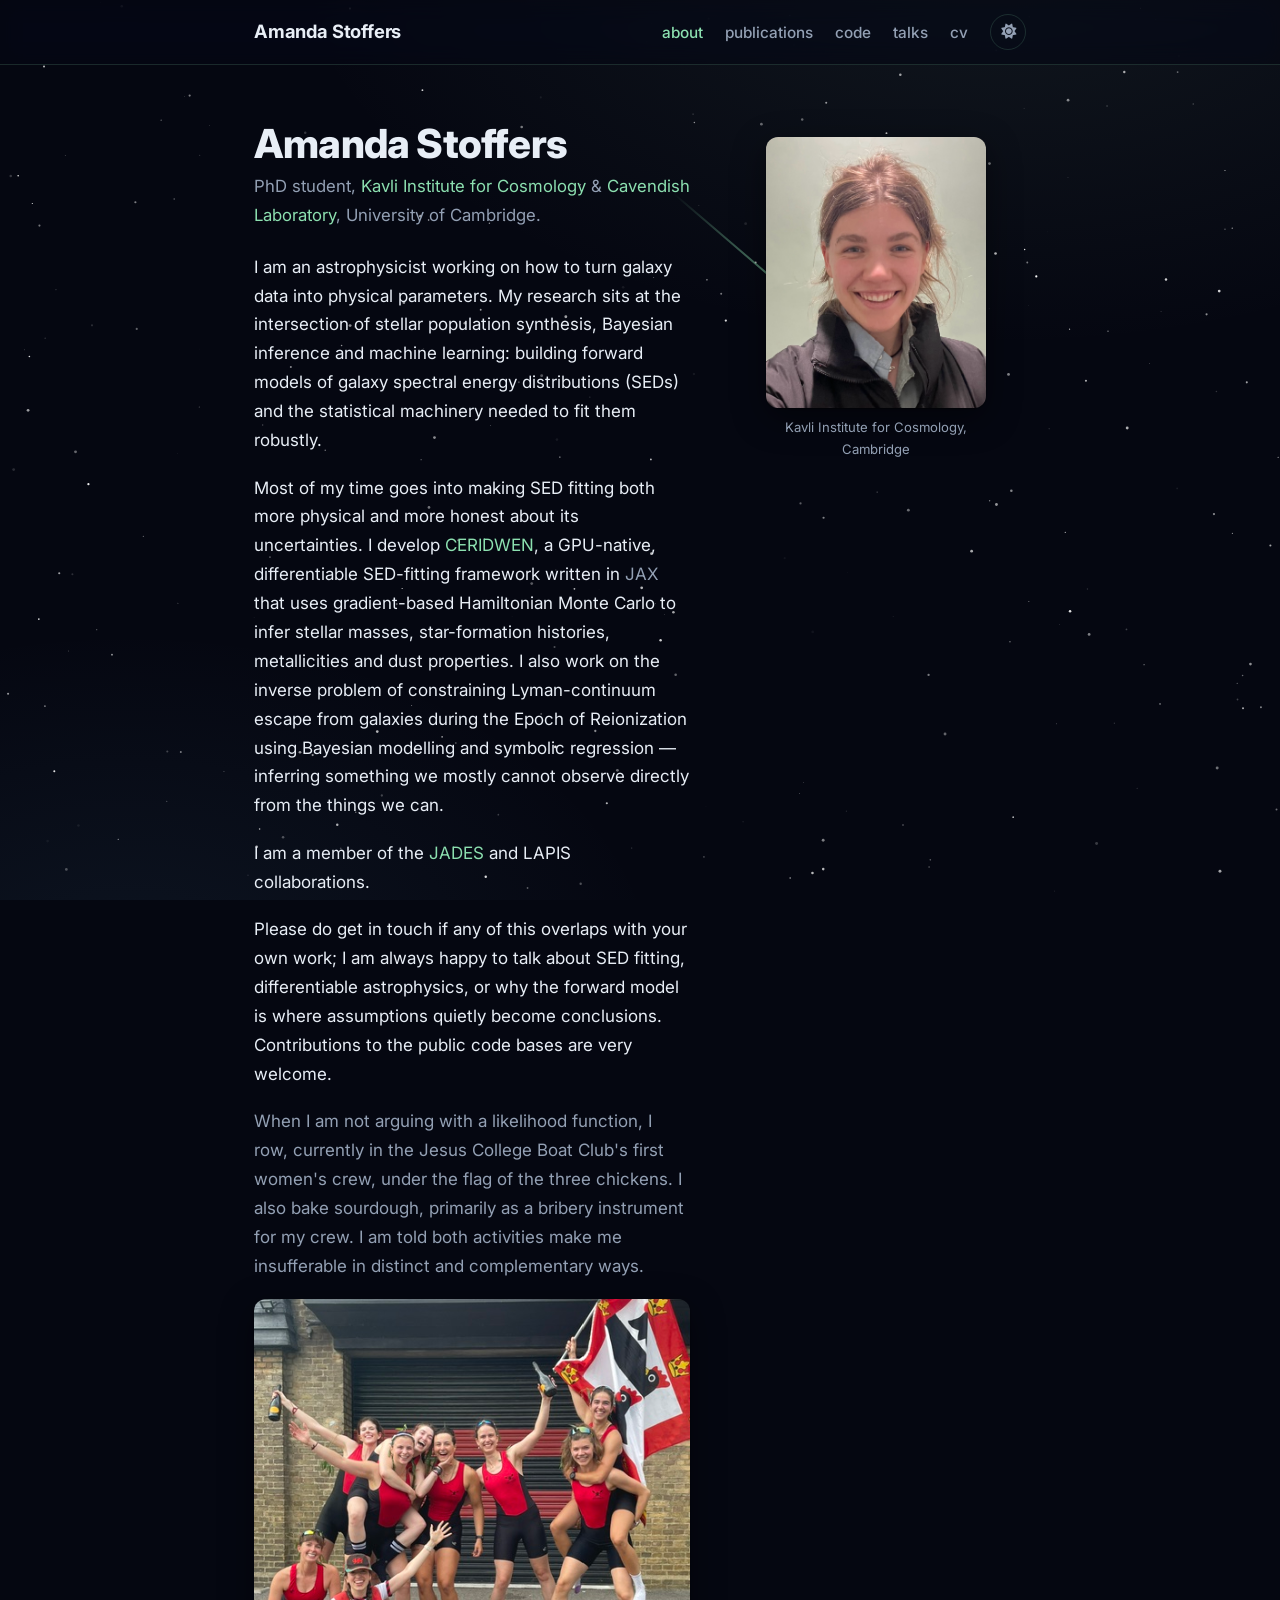
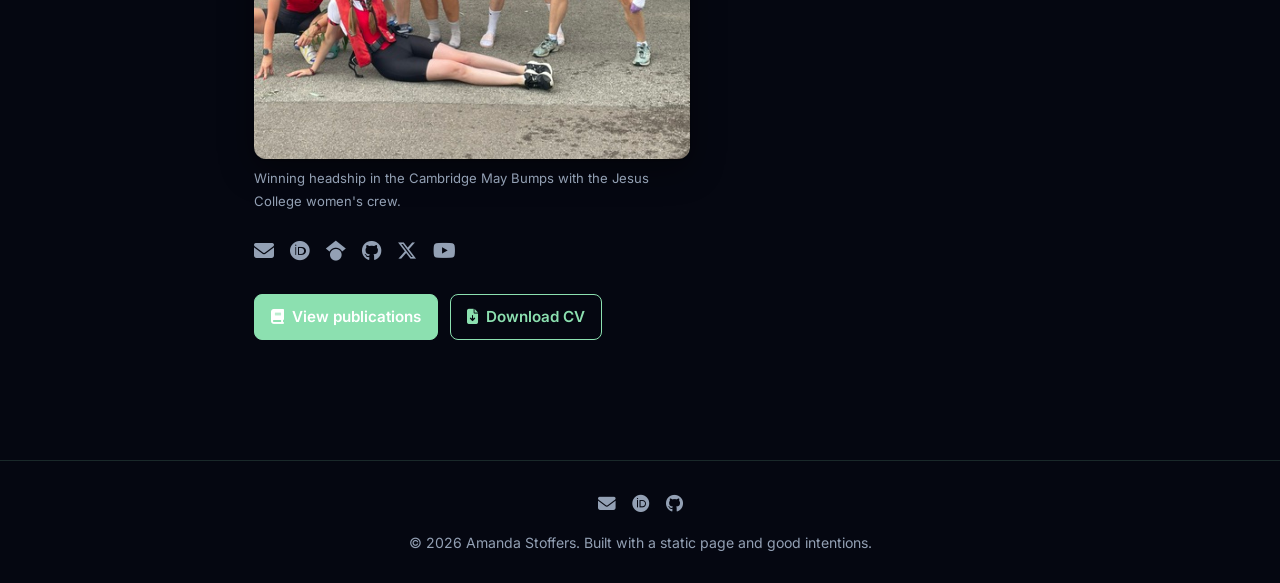
==== index.html @ 3c8ea448 "update text" ====
<!DOCTYPE html>
<html lang="en">
<head>
  <meta charset="utf-8">
  <meta name="viewport" content="width=device-width, initial-scale=1, shrink-to-fit=no">
  <meta name="author" content="Amanda Stoffers">
  <meta name="description" content="Amanda Stoffers — astrophysics PhD student at the Kavli Institute for Cosmology, University of Cambridge. Stellar population inference, SED fitting and Bayesian modelling.">
  <meta name="keywords" content="Amanda Stoffers, astrophysics, Cambridge, SED fitting, stellar population synthesis, CERIDWEN, Lyman continuum, Bayesian inference, Kavli Institute for Cosmology">
  <title>Amanda Stoffers — Astrophysicist, University of Cambridge</title>
  <link rel="canonical" href="https://www.amanda-stoffers.de/">

  <!-- Open Graph / social cards -->
  <meta property="og:type" content="website">
  <meta property="og:title" content="Amanda Stoffers — Astrophysicist, University of Cambridge">
  <meta property="og:description" content="Astrophysics PhD student at the Kavli Institute for Cosmology, Cambridge. SED fitting, stellar population inference and Bayesian modelling.">
  <meta property="og:url" content="https://www.amanda-stoffers.de/">
  <meta property="og:image" content="https://www.amanda-stoffers.de/assets/img/profile.png">
  <meta name="twitter:card" content="summary">
  <meta name="twitter:title" content="Amanda Stoffers — Astrophysicist, University of Cambridge">
  <meta name="twitter:description" content="Astrophysics PhD student at the Kavli Institute for Cosmology, Cambridge.">
  <meta name="twitter:image" content="https://www.amanda-stoffers.de/assets/img/profile.png">

  <!-- Structured data: helps Google show a rich result for your name -->
  <script type="application/ld+json">
  {
    "@context": "https://schema.org",
    "@type": "Person",
    "name": "Amanda Stoffers",
    "url": "https://www.amanda-stoffers.de/",
    "image": "https://www.amanda-stoffers.de/assets/img/profile.png",
    "jobTitle": "PhD Student in Astrophysics",
    "email": "mailto:aas208@cam.ac.uk",
    "affiliation": [
      { "@type": "Organization", "name": "Kavli Institute for Cosmology, University of Cambridge" },
      { "@type": "Organization", "name": "Cavendish Laboratory, University of Cambridge" }
    ],
    "alumniOf": { "@type": "Organization", "name": "University of Cambridge" },
    "knowsAbout": ["Spectral energy distribution fitting", "Stellar population synthesis", "Bayesian inference", "Lyman continuum escape", "Galaxy evolution"],
    "sameAs": [
      "https://orcid.org/0009-0009-5464-3558",
      "https://github.com/Espe13",
      "https://scholar.google.com/",
      "https://twitter.com/Kopernika13",
      "https://doi.org/10.1093/mnras/stag984"
    ]
  }
  </script>

  <link rel="preconnect" href="https://fonts.googleapis.com">
  <link rel="preconnect" href="https://fonts.gstatic.com" crossorigin>
  <link href="https://fonts.googleapis.com/css2?family=Inter:wght@400;500;600;700;800&display=swap" rel="stylesheet">
  <link rel="stylesheet" href="https://cdnjs.cloudflare.com/ajax/libs/font-awesome/6.5.2/css/all.min.css">
  <link rel="stylesheet" href="assets/css/main.css">
  <script src="assets/js/main.js"></script>
</head>
<body>

  <nav class="nav">
    <div class="nav-inner">
      <a class="brand" href="index.html">Amanda Stoffers</a>
      <button class="nav-toggle" aria-label="Toggle menu"><i class="fa-solid fa-bars"></i></button>
      <ul class="nav-links">
        <li><a href="index.html" class="active">about</a></li>
        <li><a href="publications.html">publications</a></li>
        <li><a href="code.html">code</a></li>
        <li><a href="talks.html">talks</a></li>
        <li><a href="cv.html">cv</a></li>
        <li><button class="theme-toggle" aria-label="Toggle theme"><i class="fa-solid fa-moon"></i></button></li>
      </ul>
    </div>
  </nav>

  <main>
    <div class="wrap">

      <section class="intro">
        <div class="intro-text">
          <h1>Amanda Stoffers</h1>
          <p class="affil">
            PhD student, <a href="https://www.kicc.cam.ac.uk/">Kavli Institute for Cosmology</a>
            &amp; <a href="https://www.phy.cam.ac.uk/">Cavendish Laboratory</a>, University of Cambridge.
          </p>

          <p>I am an astrophysicist working on how to turn galaxy data into physical parameters. My research sits at the
          intersection of stellar population synthesis, Bayesian inference and machine learning: building forward
          models of galaxy spectral energy distributions (SEDs) and the statistical machinery needed to fit them
          robustly.</p>

          <p>Most of my time goes into making SED fitting both more physical and more honest about its uncertainties.
          I develop <a href="code.html">CERIDWEN</a>, a GPU-native, differentiable SED-fitting framework written in
          <span class="muted">JAX</span> that uses gradient-based Hamiltonian Monte Carlo to infer stellar masses,
          star-formation histories, metallicities and dust properties. I also work on the inverse problem of
          constraining Lyman-continuum escape from galaxies during the Epoch of Reionization using Bayesian modelling
          and symbolic regression &mdash; inferring something we mostly cannot observe directly from the things we can.</p>

          <p>I am a member of the <a href="https://jades-survey.github.io/">JADES</a> and LAPIS collaborations.</p>

          <p>Please do get in touch if any of this overlaps with your own work; I am always happy to talk about SED
          fitting, differentiable astrophysics, or why the forward model is where assumptions quietly become
          conclusions. Contributions to the public code bases are very welcome.</p>

          <p class="muted">When I am not arguing with a likelihood function, I row, currently in the Jesus College Boat Club's
          first women's crew, under the flag of the three chickens. I also bake sourdough, primarily as a bribery instrument for my crew. I am told both
          activities make me insufferable in distinct and complementary ways.</p>

          <figure class="inline-photo">
            <img src="assets/img/rowing.jpeg" alt="Amanda rowing with the Jesus College women's crew">
            <figcaption>Winning headship in the Cambridge May Bumps with the Jesus College women's crew.</figcaption>
          </figure>

          <div class="social">
            <a href="mailto:aas208@cam.ac.uk" title="Email" aria-label="Email"><i class="fa-solid fa-envelope"></i></a>
            <a href="https://orcid.org/0009-0009-5464-3558" title="ORCID" aria-label="ORCID"><i class="fa-brands fa-orcid"></i></a>
            <!-- TODO: replace with your Google Scholar profile URL -->
            <a href="https://scholar.google.com/" title="Google Scholar" aria-label="Google Scholar"><i class="fa-brands fa-google-scholar"></i></a>
            <a href="https://github.com/Espe13" title="GitHub" aria-label="GitHub"><i class="fa-brands fa-github"></i></a>
            <a href="https://twitter.com/Kopernika13" title="X / Twitter" aria-label="X"><i class="fa-brands fa-x-twitter"></i></a>
            <a href="https://www.youtube.com/channel/UC8V7FP9RI1q0EgjiU_oDNzg" title="YouTube" aria-label="YouTube"><i class="fa-brands fa-youtube"></i></a>
          </div>

          <div class="btn-row">
            <a class="btn btn-primary" href="publications.html"><i class="fa-solid fa-book"></i> View publications</a>
            <a class="btn btn-ghost" href="assets/pdf/cv.pdf"><i class="fa-solid fa-file-arrow-down"></i> Download CV</a>
          </div>
        </div>

        <figure class="profile">
          <img src="assets/img/profile.png" alt="Amanda Stoffers">
          <figcaption>Kavli Institute for Cosmology, Cambridge</figcaption>
        </figure>
      </section>

    </div>
  </main>

  <footer>
    <div class="wrap">
      <div class="social">
        <a href="mailto:aas208@cam.ac.uk" aria-label="Email"><i class="fa-solid fa-envelope"></i></a>
        <a href="https://orcid.org/0009-0009-5464-3558" aria-label="ORCID"><i class="fa-brands fa-orcid"></i></a>
        <a href="https://github.com/Espe13" aria-label="GitHub"><i class="fa-brands fa-github"></i></a>
      </div>
      &copy; <span id="year"></span> Amanda Stoffers. Built with a static page and good intentions.
    </div>
  </footer>
  <script>document.getElementById("year").textContent = new Date().getFullYear();</script>
</body>
</html>
---- assets/css/main.css ----
/* =========================================================
   Amanda Stoffers — personal academic site
   Clean minimal theme inspired by the al-folio layout.
   Accent: Cambridge blue. Light + dark mode.
   ========================================================= */

:root {
  /* Light mode: brighter Cambridge blue-green, deepened for legibility on white */
  --accent:        #2e9e74;
  --accent-soft:   #85b09a;   /* true Cambridge blue-green */
  --accent-hover:  #237a59;

  --bg:            #ffffff;
  --bg-soft:       #f6f8fa;
  --text:          #1f2328;
  --text-muted:    #5b6573;
  --border:        #e6e9ee;
  --card:          #ffffff;
  --shadow:        0 1px 2px rgba(16,24,40,.06), 0 6px 24px rgba(16,24,40,.05);
  --nav-bg:        rgba(255,255,255,.78);

  --maxw:          820px;
  --radius:        12px;
  --font-sans: "Inter", -apple-system, BlinkMacSystemFont, "Segoe UI", Roboto, Helvetica, Arial, sans-serif;
  --font-head: "Inter", -apple-system, BlinkMacSystemFont, "Segoe UI", Roboto, sans-serif;
}

/* ---- Night-sky theme (default) ---- */
html[data-theme="dark"] {
  --accent:        #8ce0b0;   /* brighter Cambridge blue-green */
  --accent-soft:   #85b09a;
  --accent-hover:  #b6f0d2;

  --bg:            #050711;   /* deep space */
  --bg-soft:       #0c1020;
  --text:          #e8eef6;
  --text-muted:    #93a0b4;
  --border:        rgba(140,224,176,.16);
  --card:          rgba(255,255,255,.035);
  --shadow:        0 1px 2px rgba(0,0,0,.5), 0 10px 34px rgba(0,0,0,.45);
  --nav-bg:        rgba(5,7,17,.6);
}

/* Starfield canvas sits behind everything (dark theme only) */
#stars {
  position: fixed;
  inset: 0;
  width: 100%; height: 100%;
  z-index: -1;
  display: none;
  pointer-events: none;
}
html[data-theme="dark"] #stars { display: block; }
html[data-theme="dark"] body {
  background:
    radial-gradient(1200px 700px at 78% -8%, rgba(133,176,154,.10), transparent 60%),
    radial-gradient(900px 600px at 10% 110%, rgba(108,182,227,.08), transparent 60%),
    var(--bg);
  background-attachment: fixed;
}

* { box-sizing: border-box; }

html { scroll-behavior: smooth; }

body {
  margin: 0;
  font-family: var(--font-sans);
  font-size: 17px;
  line-height: 1.7;
  color: var(--text);
  background: var(--bg);
  -webkit-font-smoothing: antialiased;
  text-rendering: optimizeLegibility;
  transition: background .25s ease, color .25s ease;
}

/* ---------- Layout ---------- */
.wrap {
  max-width: var(--maxw);
  margin: 0 auto;
  padding: 0 24px;
}

main { padding: 120px 0 64px; min-height: 70vh; }

section { margin-bottom: 56px; }

/* ---------- Navbar ---------- */
.nav {
  position: fixed;
  top: 0; left: 0; right: 0;
  z-index: 100;
  background: var(--nav-bg);
  backdrop-filter: saturate(180%) blur(12px);
  -webkit-backdrop-filter: saturate(180%) blur(12px);
  border-bottom: 1px solid var(--border);
}
.nav-inner {
  max-width: var(--maxw);
  margin: 0 auto;
  padding: 14px 24px;
  display: flex;
  align-items: center;
  justify-content: space-between;
}
.brand {
  font-family: var(--font-head);
  font-weight: 700;
  font-size: 1.15rem;
  letter-spacing: -.01em;
  color: var(--text);
  text-decoration: none;
}
.brand:hover { color: var(--accent); }

.nav-links {
  display: flex;
  align-items: center;
  gap: 22px;
  list-style: none;
  margin: 0; padding: 0;
}
.nav-links a {
  color: var(--text-muted);
  text-decoration: none;
  font-size: .96rem;
  font-weight: 500;
  transition: color .15s ease;
}
.nav-links a:hover,
.nav-links a.active { color: var(--accent); }

.theme-toggle {
  background: none;
  border: 1px solid var(--border);
  color: var(--text-muted);
  width: 36px; height: 36px;
  border-radius: 50%;
  cursor: pointer;
  display: inline-flex;
  align-items: center; justify-content: center;
  font-size: .95rem;
  transition: all .2s ease;
}
.theme-toggle:hover { color: var(--accent); border-color: var(--accent); }

.nav-toggle {
  display: none;
  background: none; border: none;
  color: var(--text);
  font-size: 1.3rem; cursor: pointer;
}

/* ---------- Typography ---------- */
h1, h2, h3 { font-family: var(--font-head); line-height: 1.2; letter-spacing: -.02em; }
h1 { font-size: 2.5rem; font-weight: 800; margin: 0 0 .1em; }
h2 {
  font-size: 1.5rem; font-weight: 700; margin: 0 0 .8em;
  padding-bottom: .35em; border-bottom: 1px solid var(--border);
}
h3 { font-size: 1.12rem; font-weight: 700; margin: 0 0 .3em; }
p { margin: 0 0 1.1em; }
a { color: var(--accent); text-decoration: none; }
a:hover { color: var(--accent-hover); text-decoration: underline; }
.muted { color: var(--text-muted); }

/* ---------- Home header ---------- */
.intro { display: flex; gap: 36px; align-items: flex-start; }
.intro-text { flex: 1 1 auto; }
.affil { font-size: 1.05rem; color: var(--text-muted); margin: .2em 0 1.4em; }

.profile {
  flex: 0 0 220px;
  width: 220px;
}
.profile img {
  width: 100%;
  border-radius: var(--radius);
  display: block;
  box-shadow: var(--shadow);
}
.profile .ph {
  width: 100%; aspect-ratio: 4/5;
  border-radius: var(--radius);
  background:
    linear-gradient(135deg, var(--accent-soft), var(--accent));
  display: flex; align-items: center; justify-content: center;
  color: #fff; font-size: .8rem; text-align: center; padding: 16px;
  box-shadow: var(--shadow);
}
.profile figcaption { font-size: .82rem; color: var(--text-muted); margin-top: 8px; text-align: center; }

/* Inline photo inside the bio (e.g. rowing) — full text-column width */
.inline-photo { margin: 6px 0 22px; width: 100%; }
.inline-photo img {
  width: 100%; max-height: 460px; object-fit: cover;
  border-radius: var(--radius); display: block; box-shadow: var(--shadow);
}
.inline-photo figcaption { font-size: .82rem; color: var(--text-muted); margin-top: 8px; }

/* ---------- Social icons ---------- */
.social { display: flex; gap: 16px; margin: 22px 0 26px; font-size: 1.25rem; }
.social a { color: var(--text-muted); transition: color .15s ease, transform .15s ease; }
.social a:hover { color: var(--accent); transform: translateY(-2px); }

/* ---------- Buttons ---------- */
.btn-row { display: flex; gap: 12px; flex-wrap: wrap; margin-top: 4px; }
.btn {
  display: inline-flex; align-items: center; gap: 8px;
  padding: 9px 16px;
  border-radius: 8px;
  font-weight: 600; font-size: .95rem;
  border: 1px solid var(--accent);
  text-decoration: none;
  transition: all .15s ease;
}
.btn-primary { background: var(--accent); color: #fff; }
.btn-primary:hover { background: var(--accent-hover); border-color: var(--accent-hover); color:#fff; text-decoration: none; }
.btn-ghost { background: transparent; color: var(--accent); }
.btn-ghost:hover { background: var(--bg-soft); text-decoration: none; }

/* ---------- Publications / lists ---------- */
.pub { display: flex; gap: 18px; padding: 18px 0; border-bottom: 1px solid var(--border); }
.pub:last-child { border-bottom: none; }
.pub-year {
  flex: 0 0 64px;
  font-weight: 700; color: var(--accent);
  font-variant-numeric: tabular-nums;
}
.pub-body { flex: 1 1 auto; }
.pub-title { font-weight: 700; margin: 0 0 3px; }
.pub-authors { color: var(--text-muted); font-size: .95rem; margin: 0 0 4px; }
.pub-authors .me { color: var(--text); font-weight: 600; }
.pub-venue { font-size: .92rem; font-style: italic; color: var(--text-muted); margin: 0 0 8px; }
.tag {
  display: inline-block; font-size: .72rem; font-weight: 700;
  text-transform: uppercase; letter-spacing: .04em;
  padding: 2px 8px; border-radius: 999px; margin-left: 6px;
  background: var(--bg-soft); color: var(--text-muted);
  border: 1px solid var(--border); vertical-align: middle;
}
.links-inline a { font-size: .9rem; margin-right: 14px; font-weight: 600; }

/* ---------- Cards (code/projects) ---------- */
.card {
  background: var(--card);
  border: 1px solid var(--border);
  border-radius: var(--radius);
  padding: 22px 24px;
  margin-bottom: 18px;
  box-shadow: var(--shadow);
  transition: transform .15s ease, box-shadow .15s ease;
}
.card:hover { transform: translateY(-2px); }
.card h3 { display: flex; align-items: center; gap: 10px; }
.card .repo { font-size: .9rem; color: var(--text-muted); font-weight: 500; }
.card .meta { font-size: .85rem; color: var(--text-muted); margin-top: 12px; }
.pill {
  display: inline-block; font-size: .75rem; font-weight: 600;
  padding: 2px 9px; border-radius: 999px; margin: 0 6px 6px 0;
  background: rgba(46,158,116,.10); color: var(--accent);
  border: 1px solid rgba(46,158,116,.28);
}
html[data-theme="dark"] .pill { background: rgba(140,224,176,.10); border-color: rgba(140,224,176,.30); }

/* ---------- Talks ---------- */
.talk { display: flex; gap: 18px; padding: 16px 0; border-bottom: 1px solid var(--border); }
.talk:last-child { border-bottom: none; }
.talk-date { flex: 0 0 110px; color: var(--text-muted); font-size: .9rem; }
.talk-body { flex: 1 1 auto; }
.talk-title { font-weight: 600; }
.talk-where { color: var(--text-muted); font-size: .92rem; }

/* ---------- CV ---------- */
.pdf-frame {
  width: 100%; height: 80vh;
  border: 1px solid var(--border); border-radius: var(--radius);
  box-shadow: var(--shadow);
}
.note {
  background: var(--bg-soft); border: 1px dashed var(--border);
  border-radius: 8px; padding: 12px 16px; font-size: .9rem; color: var(--text-muted);
  margin-bottom: 22px;
}

/* ---------- Footer ---------- */
footer {
  border-top: 1px solid var(--border);
  padding: 28px 0;
  color: var(--text-muted);
  font-size: .88rem;
  text-align: center;
}
footer .social { justify-content: center; font-size: 1.1rem; margin: 0 0 12px; }

/* ---------- Responsive ---------- */
@media (max-width: 680px) {
  body { font-size: 16px; }
  h1 { font-size: 2rem; }
  main { padding: 100px 0 48px; }
  .intro { flex-direction: column-reverse; align-items: center; text-align: center; }
  .profile { flex-basis: 180px; width: 180px; }
  .social { justify-content: center; }
  .btn-row { justify-content: center; }
  .pub, .talk { flex-direction: column; gap: 4px; }
  .pub-year { flex-basis: auto; }
  .talk-date { flex-basis: auto; }

  .nav-links {
    position: fixed; top: 64px; right: 0;
    flex-direction: column; align-items: flex-start;
    background: var(--bg); border: 1px solid var(--border);
    border-radius: 0 0 0 12px;
    padding: 16px 22px; gap: 14px;
    transform: translateX(110%); transition: transform .25s ease;
    box-shadow: var(--shadow);
  }
  .nav-links.open { transform: translateX(0); }
  .nav-toggle { display: inline-block; }
}
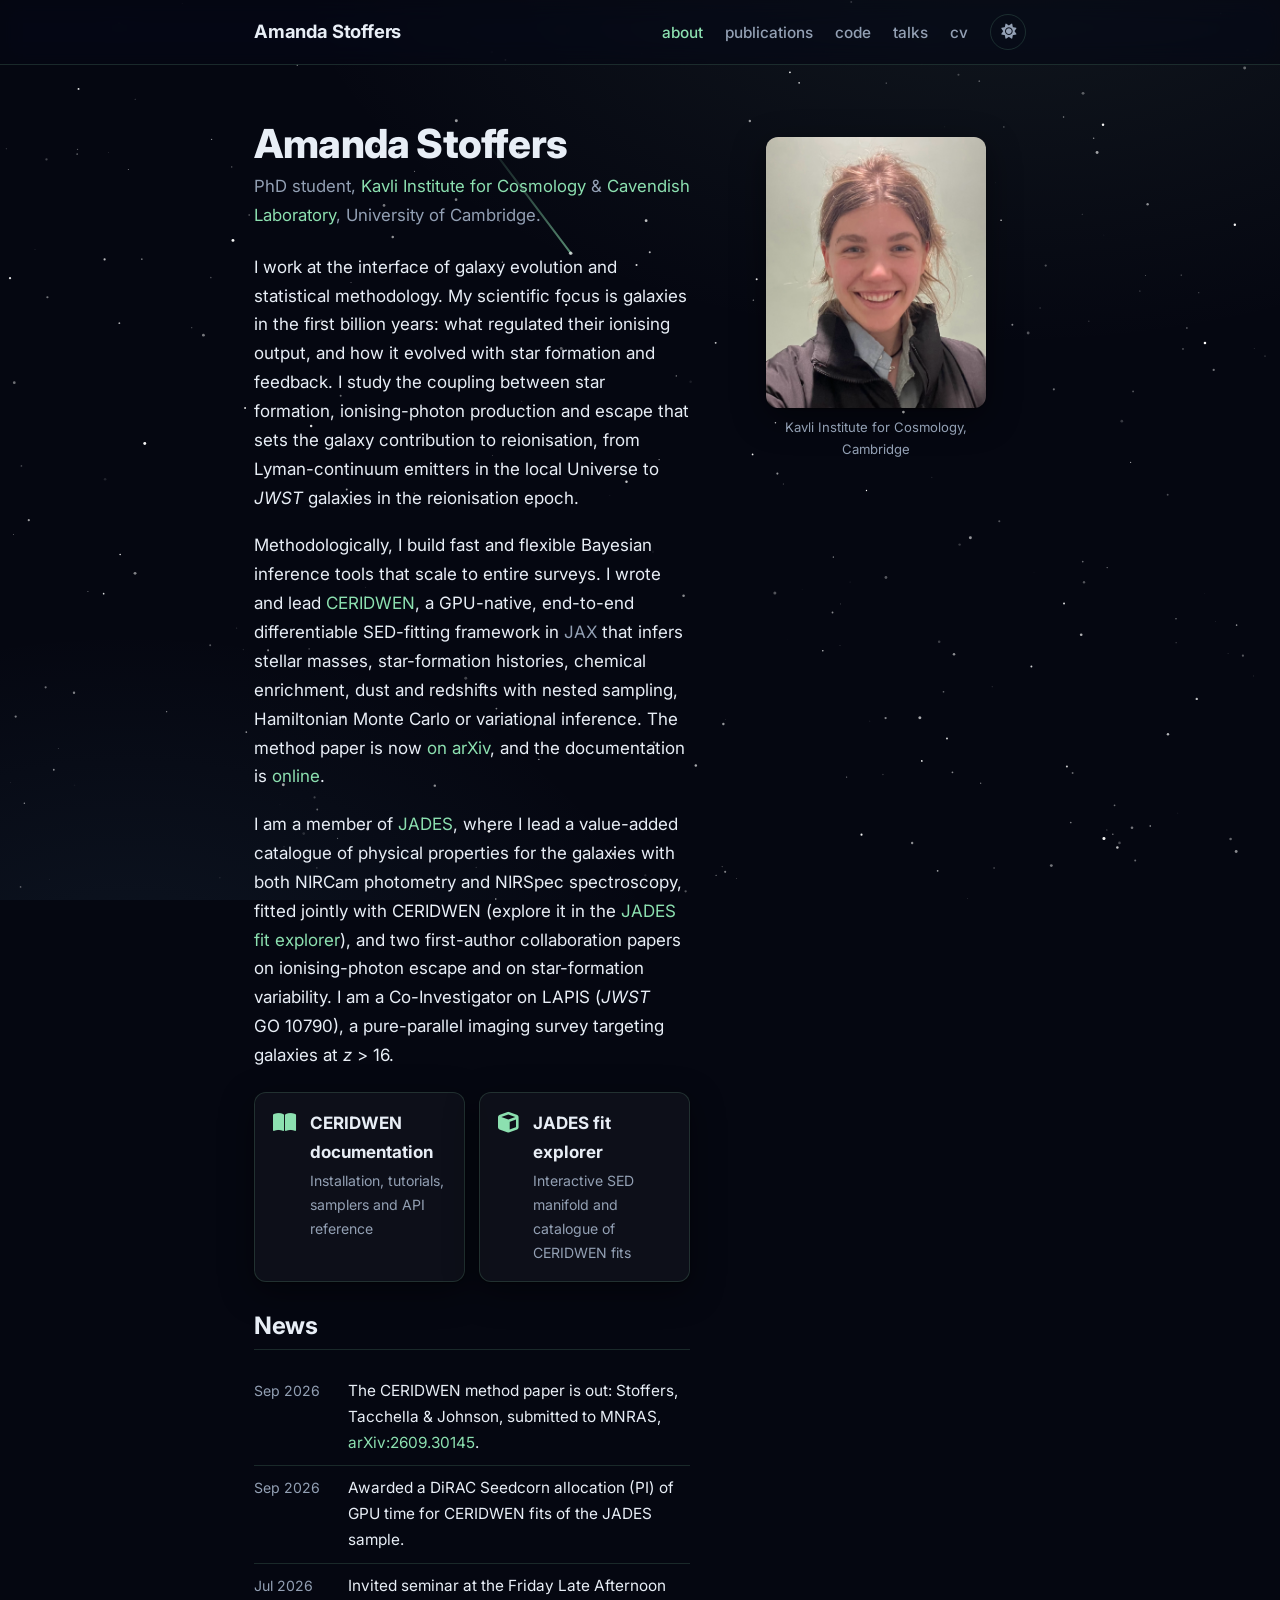
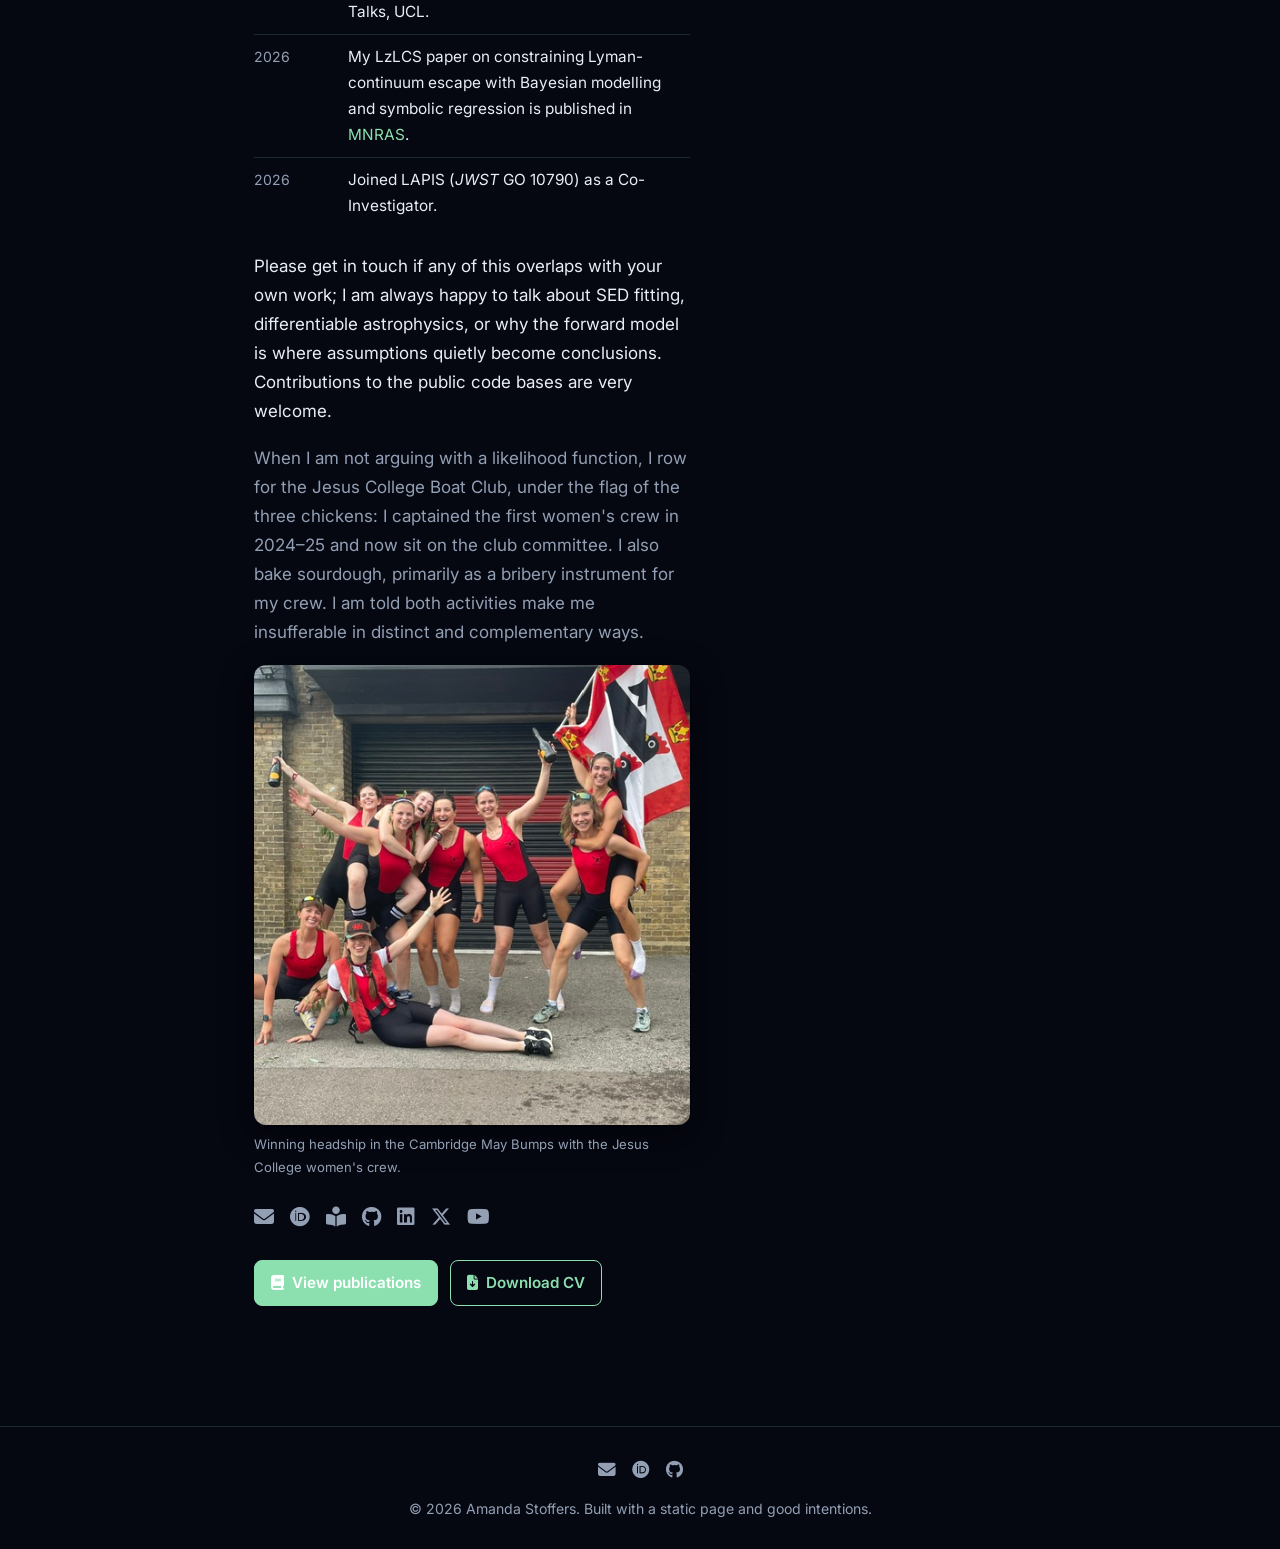
==== commit 66fd98d1: "Add CERIDWEN paper, JADES fit explorer, full publication and talk lists, updated CV" ====
--- a/index.html
+++ b/index.html
@@ -4,8 +4,8 @@
   <meta charset="utf-8">
   <meta name="viewport" content="width=device-width, initial-scale=1, shrink-to-fit=no">
   <meta name="author" content="Amanda Stoffers">
-  <meta name="description" content="Amanda Stoffers — astrophysics PhD student at the Kavli Institute for Cosmology, University of Cambridge. Stellar population inference, SED fitting and Bayesian modelling.">
-  <meta name="keywords" content="Amanda Stoffers, astrophysics, Cambridge, SED fitting, stellar population synthesis, CERIDWEN, Lyman continuum, Bayesian inference, Kavli Institute for Cosmology">
+  <meta name="description" content="Amanda Stoffers — astrophysics PhD student at the Kavli Institute for Cosmology, University of Cambridge. Galaxies in the reionisation epoch, ionising-photon escape, JADES, and CERIDWEN: GPU-native, differentiable SED fitting.">
+  <meta name="keywords" content="Amanda Stoffers, astrophysics, Cambridge, SED fitting, stellar population synthesis, CERIDWEN, JADES, JWST, reionisation, Lyman continuum escape, Bayesian inference, Kavli Institute for Cosmology">
   <title>Amanda Stoffers — Astrophysicist, University of Cambridge</title>
   <link rel="canonical" href="https://www.amanda-stoffers.de/">
 
@@ -35,13 +35,13 @@
       { "@type": "Organization", "name": "Cavendish Laboratory, University of Cambridge" }
     ],
     "alumniOf": { "@type": "Organization", "name": "University of Cambridge" },
-    "knowsAbout": ["Spectral energy distribution fitting", "Stellar population synthesis", "Bayesian inference", "Lyman continuum escape", "Galaxy evolution"],
+    "knowsAbout": ["Spectral energy distribution fitting", "Stellar population synthesis", "Bayesian inference", "Lyman continuum escape", "Galaxy evolution", "Cosmic reionisation"],
     "sameAs": [
       "https://orcid.org/0009-0009-5464-3558",
       "https://github.com/Espe13",
-      "https://scholar.google.com/",
+      "https://www.linkedin.com/in/amanda-stoffers-physics",
       "https://twitter.com/Kopernika13",
-      "https://doi.org/10.1093/mnras/stag984"
+      "https://ui.adsabs.harvard.edu/search/q=author%3A%22Stoffers%2C%20A%22"
     ]
   }
   </script>
@@ -81,26 +81,62 @@
             &amp; <a href="https://www.phy.cam.ac.uk/">Cavendish Laboratory</a>, University of Cambridge.
           </p>
 
-          <p>I am an astrophysicist working on how to turn galaxy data into physical parameters. My research sits at the
-          intersection of stellar population synthesis, Bayesian inference and machine learning: building forward
-          models of galaxy spectral energy distributions (SEDs) and the statistical machinery needed to fit them
-          robustly.</p>
+          <p>I work at the interface of galaxy evolution and statistical methodology. My scientific focus is galaxies
+          in the first billion years: what regulated their ionising output, and how it evolved with star formation
+          and feedback. I study the coupling between star formation, ionising-photon production and escape that sets
+          the galaxy contribution to reionisation, from Lyman-continuum emitters in the local Universe to
+          <em>JWST</em> galaxies in the reionisation epoch.</p>
 
-          <p>Most of my time goes into making SED fitting both more physical and more honest about its uncertainties.
-          I develop <a href="code.html">CERIDWEN</a>, a GPU-native, differentiable SED-fitting framework written in
-          <span class="muted">JAX</span> that uses gradient-based Hamiltonian Monte Carlo to infer stellar masses,
-          star-formation histories, metallicities and dust properties. I also work on the inverse problem of
-          constraining Lyman-continuum escape from galaxies during the Epoch of Reionization using Bayesian modelling
-          and symbolic regression &mdash; inferring something we mostly cannot observe directly from the things we can.</p>
+          <p>Methodologically, I build fast and flexible Bayesian inference tools that scale to entire surveys. I
+          wrote and lead <a href="code.html">CERIDWEN</a>, a GPU-native, end-to-end differentiable SED-fitting
+          framework in <span class="muted">JAX</span> that infers stellar masses, star-formation histories, chemical
+          enrichment, dust and redshifts with nested sampling, Hamiltonian Monte Carlo or variational inference.
+          The method paper is now <a href="https://arxiv.org/abs/2609.30145">on arXiv</a>, and the documentation is
+          <a href="/ceridwen/">online</a>.</p>
 
-          <p>I am a member of the <a href="https://jades-survey.github.io/">JADES</a> and LAPIS collaborations.</p>
+          <p>I am a member of <a href="https://jades-survey.github.io/">JADES</a>, where I lead a value-added
+          catalogue of physical properties for the galaxies with both NIRCam photometry and NIRSpec spectroscopy,
+          fitted jointly with CERIDWEN (explore it in the <a href="/jades-fit-explorer/manifold.html">JADES fit
+          explorer</a>), and two first-author collaboration papers on ionising-photon escape and on
+          star-formation variability. I am a Co-Investigator on LAPIS (<em>JWST</em> GO&nbsp;10790), a pure-parallel
+          imaging survey targeting galaxies at <em>z</em>&nbsp;&gt;&nbsp;16.</p>
 
-          <p>Please do get in touch if any of this overlaps with your own work; I am always happy to talk about SED
+          <div class="explore">
+            <a class="explore-card" href="/ceridwen/">
+              <i class="fa-solid fa-book-open"></i>
+              <span><strong>CERIDWEN documentation</strong>
+              <span class="muted">Installation, tutorials, samplers and API reference</span></span>
+            </a>
+            <a class="explore-card" href="/jades-fit-explorer/manifold.html">
+              <i class="fa-solid fa-cube"></i>
+              <span><strong>JADES fit explorer</strong>
+              <span class="muted">Interactive SED manifold and catalogue of CERIDWEN fits</span></span>
+            </a>
+          </div>
+
+          <h2 class="news-head">News</h2>
+          <ul class="news">
+            <li><span class="news-date">Sep 2026</span>
+              <span>The CERIDWEN method paper is out: Stoffers, Tacchella &amp; Johnson, submitted to MNRAS,
+              <a href="https://arxiv.org/abs/2609.30145">arXiv:2609.30145</a>.</span></li>
+            <li><span class="news-date">Sep 2026</span>
+              <span>Awarded a DiRAC Seedcorn allocation (PI) of GPU time for CERIDWEN fits of the JADES sample.</span></li>
+            <li><span class="news-date">Jul 2026</span>
+              <span>Invited seminar at the Friday Late Afternoon Talks, UCL.</span></li>
+            <li><span class="news-date">2026</span>
+              <span>My LzLCS paper on constraining Lyman-continuum escape with Bayesian modelling and symbolic
+              regression is published in <a href="https://doi.org/10.1093/mnras/stag984">MNRAS</a>.</span></li>
+            <li><span class="news-date">2026</span>
+              <span>Joined LAPIS (<em>JWST</em> GO&nbsp;10790) as a Co-Investigator.</span></li>
+          </ul>
+
+          <p>Please get in touch if any of this overlaps with your own work; I am always happy to talk about SED
           fitting, differentiable astrophysics, or why the forward model is where assumptions quietly become
           conclusions. Contributions to the public code bases are very welcome.</p>
 
-          <p class="muted">When I am not arguing with a likelihood function, I row, currently in the Jesus College Boat Club's
-          first women's crew, under the flag of the three chickens. I also bake sourdough, primarily as a bribery instrument for my crew. I am told both
+          <p class="muted">When I am not arguing with a likelihood function, I row for the Jesus College Boat Club,
+          under the flag of the three chickens: I captained the first women's crew in 2024&ndash;25 and now sit on the
+          club committee. I also bake sourdough, primarily as a bribery instrument for my crew. I am told both
           activities make me insufferable in distinct and complementary ways.</p>
 
           <figure class="inline-photo">
@@ -111,9 +147,9 @@
           <div class="social">
             <a href="mailto:aas208@cam.ac.uk" title="Email" aria-label="Email"><i class="fa-solid fa-envelope"></i></a>
             <a href="https://orcid.org/0009-0009-5464-3558" title="ORCID" aria-label="ORCID"><i class="fa-brands fa-orcid"></i></a>
-            <!-- TODO: replace with your Google Scholar profile URL -->
-            <a href="https://scholar.google.com/" title="Google Scholar" aria-label="Google Scholar"><i class="fa-brands fa-google-scholar"></i></a>
+            <a href="https://ui.adsabs.harvard.edu/search/q=author%3A%22Stoffers%2C%20A%22&amp;sort=date%20desc" title="NASA ADS" aria-label="NASA ADS"><i class="fa-solid fa-book-open-reader"></i></a>
             <a href="https://github.com/Espe13" title="GitHub" aria-label="GitHub"><i class="fa-brands fa-github"></i></a>
+            <a href="https://www.linkedin.com/in/amanda-stoffers-physics" title="LinkedIn" aria-label="LinkedIn"><i class="fa-brands fa-linkedin"></i></a>
             <a href="https://twitter.com/Kopernika13" title="X / Twitter" aria-label="X"><i class="fa-brands fa-x-twitter"></i></a>
             <a href="https://www.youtube.com/channel/UC8V7FP9RI1q0EgjiU_oDNzg" title="YouTube" aria-label="YouTube"><i class="fa-brands fa-youtube"></i></a>
           </div>
--- a/assets/css/main.css
+++ b/assets/css/main.css
@@ -319,3 +319,27 @@
   .nav-links.open { transform: translateX(0); }
   .nav-toggle { display: inline-block; }
 }
+
+/* ---------- Explore cards + news (index) ---------- */
+.explore { display: grid; grid-template-columns: 1fr 1fr; gap: 14px; margin: 22px 0 8px; }
+.explore-card {
+  display: flex; gap: 14px; align-items: flex-start;
+  background: var(--card); border: 1px solid var(--border); border-radius: var(--radius);
+  padding: 16px 18px; box-shadow: var(--shadow); color: var(--text);
+  transition: transform .15s ease, border-color .15s ease;
+}
+.explore-card:hover { transform: translateY(-2px); border-color: var(--accent); text-decoration: none; }
+.explore-card > i { color: var(--accent); font-size: 1.3rem; margin-top: 3px; }
+.explore-card strong { display: block; }
+.explore-card .muted { display: block; font-size: .88rem; margin-top: 2px; }
+.news-head { margin-top: 30px; }
+.news { list-style: none; padding: 0; margin: 10px 0 24px; }
+.news li { display: flex; gap: 16px; padding: 9px 0; border-bottom: 1px solid var(--border); font-size: .96rem; }
+.news li:last-child { border-bottom: none; }
+.news-date { flex: 0 0 78px; color: var(--text-muted); font-size: .88rem; padding-top: 1px; }
+.tag-new { background: rgba(46,158,116,.12); color: var(--accent); border-color: rgba(46,158,116,.35); }
+@media (max-width: 680px) {
+  .explore { grid-template-columns: 1fr; text-align: left; }
+  .news { text-align: left; }
+  .news li { flex-direction: column; gap: 2px; }
+}
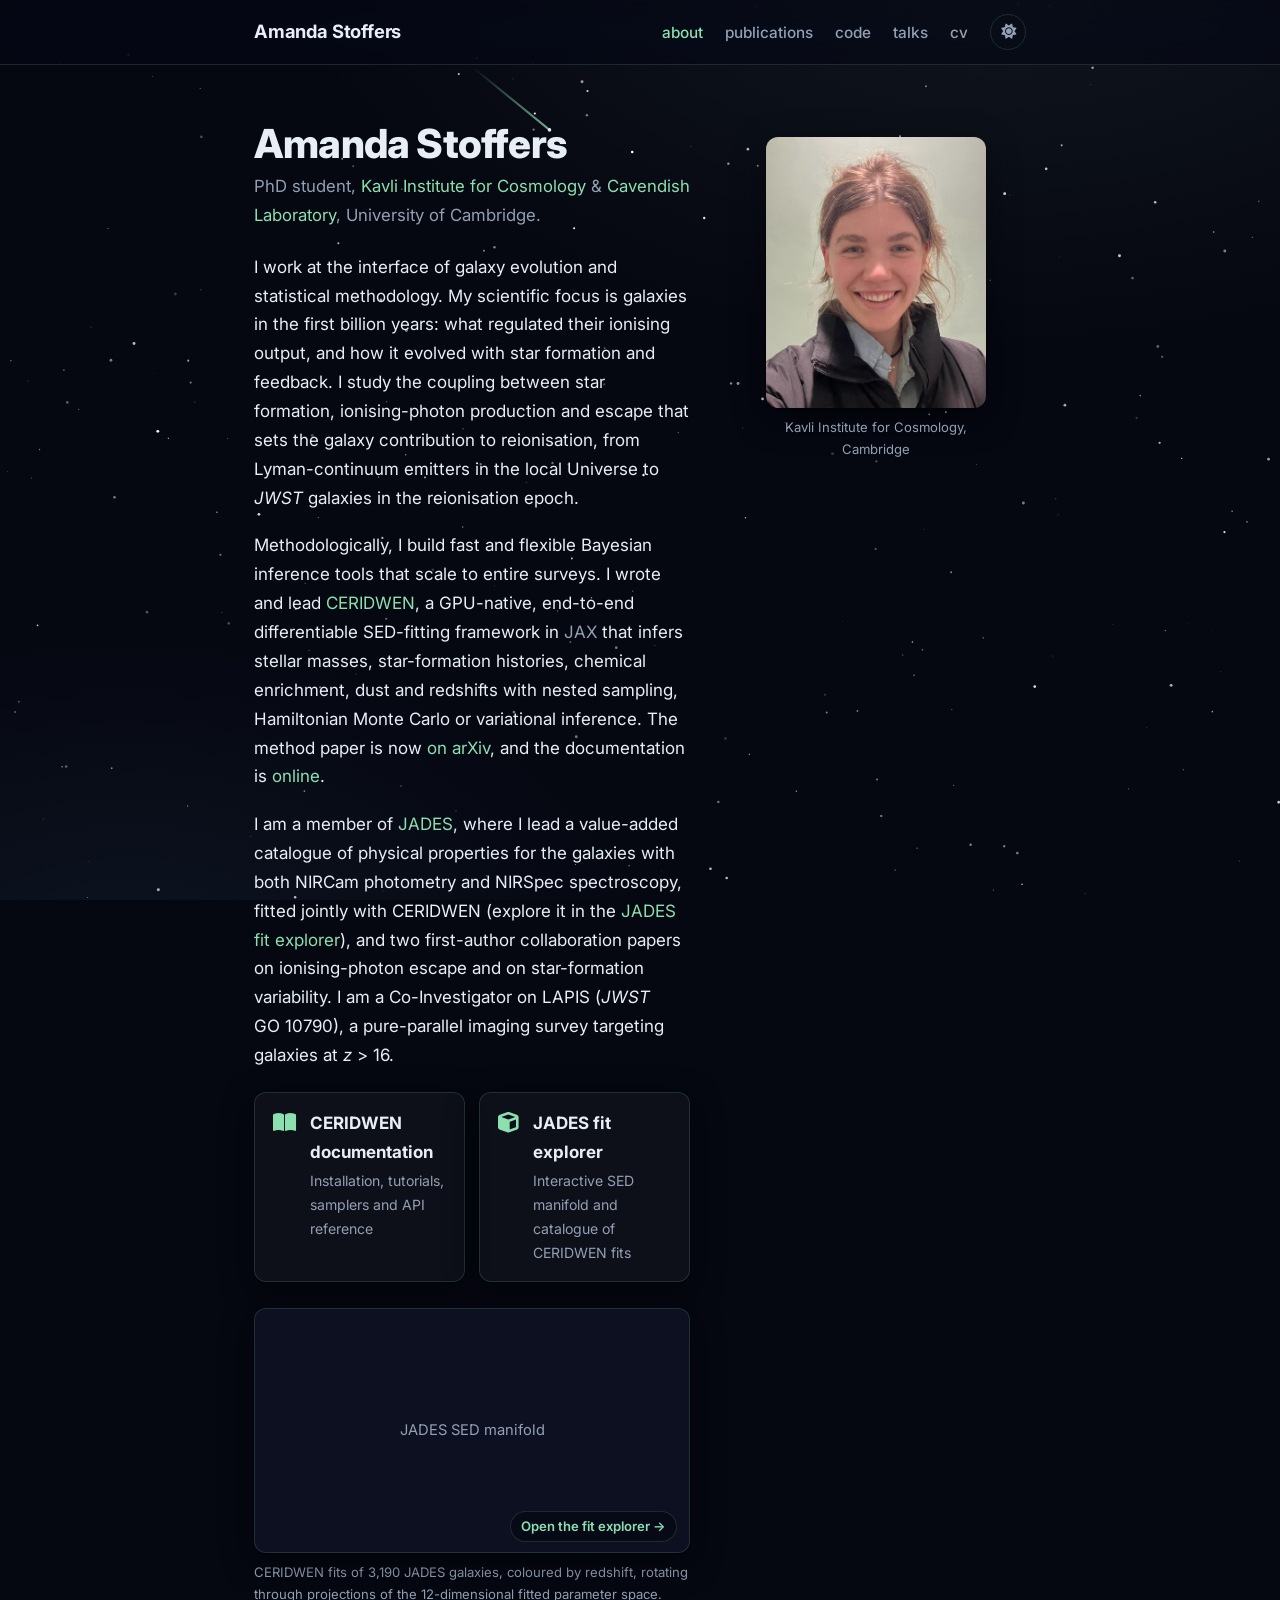
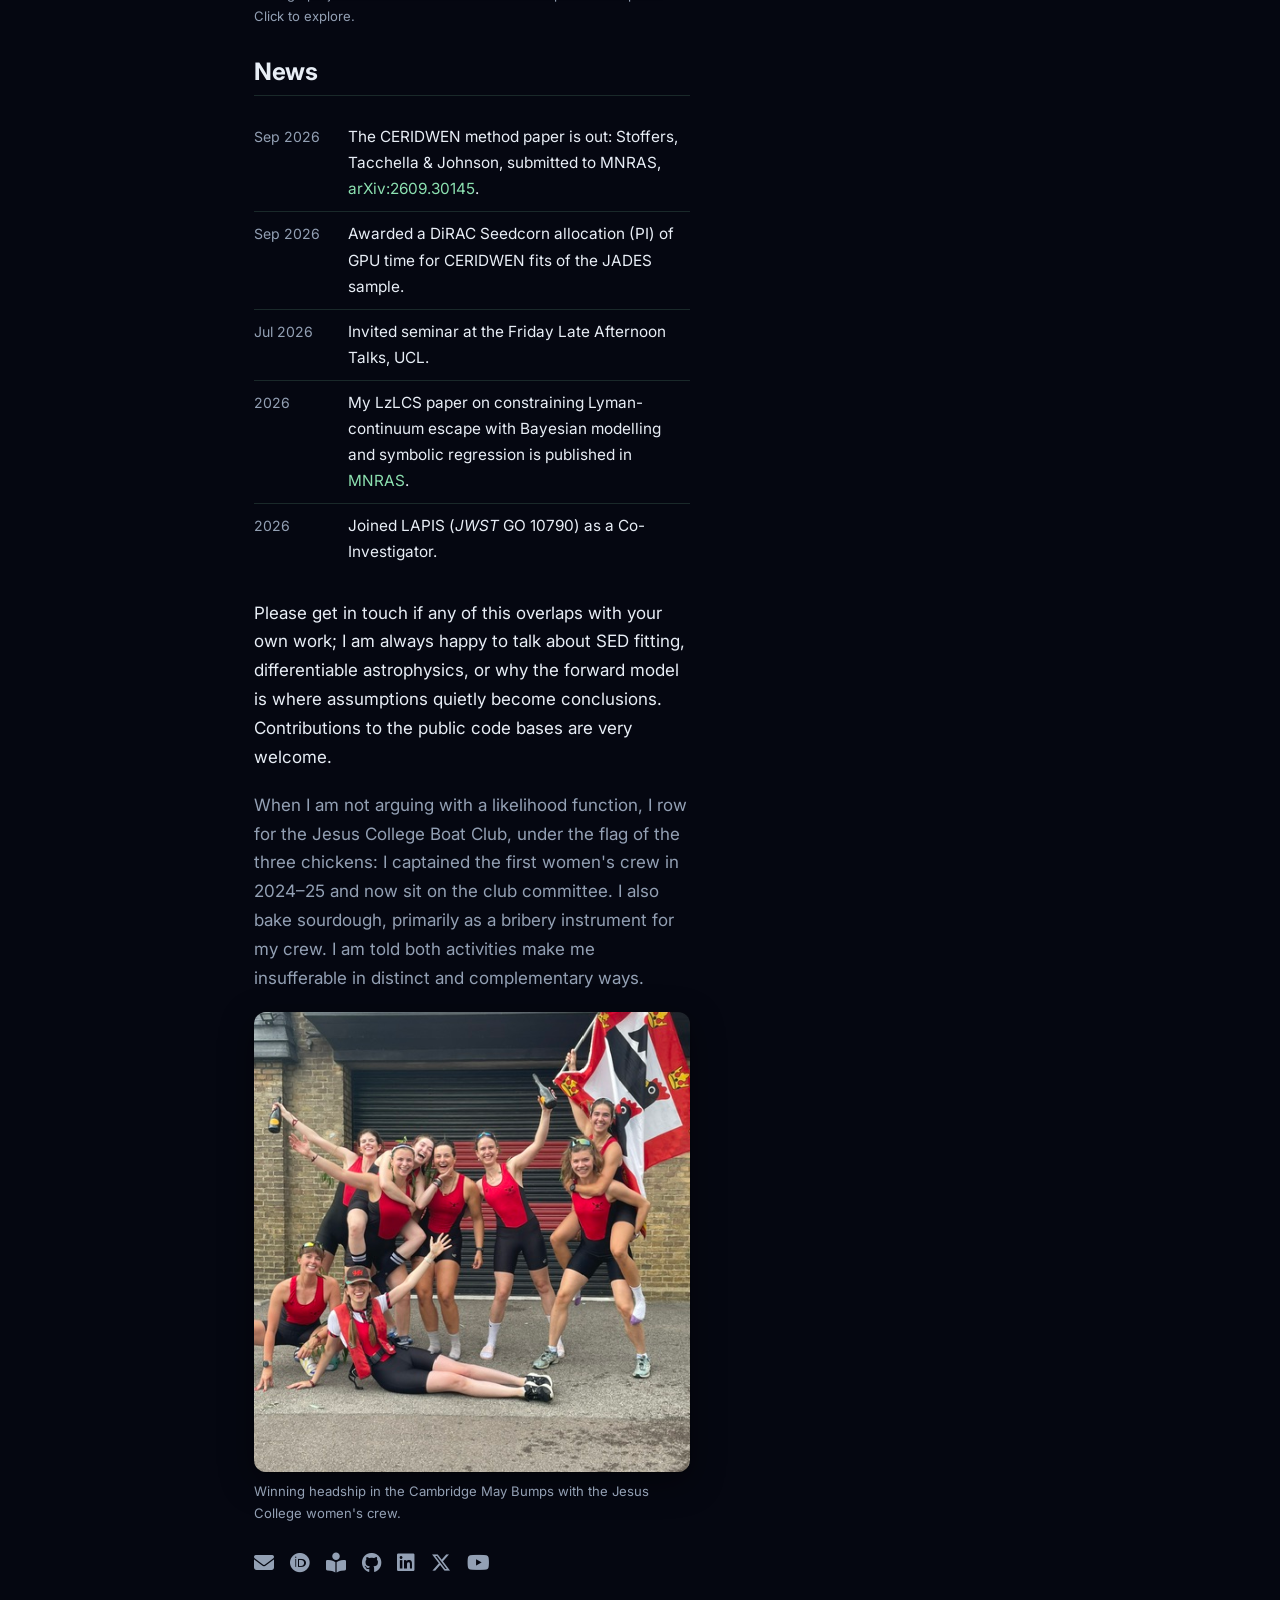
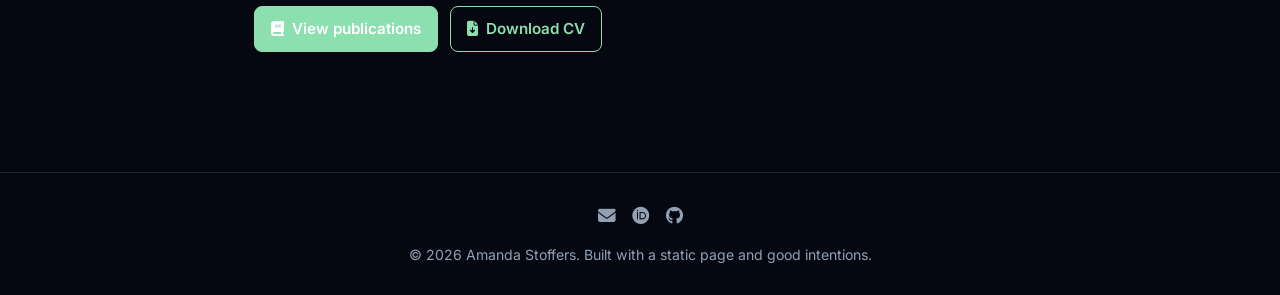
==== commit 4c38657c: "Restore starfield; add manifold preview linking to fit explorer" ====
--- a/index.html
+++ b/index.html
@@ -114,6 +114,17 @@
             </a>
           </div>
 
+          <figure class="manifold-fig">
+            <a class="manifold-link" data-manifold
+               href="/jades-fit-explorer/manifold.html#r=sfms12_bursty&amp;c=zred&amp;f=XOl6vrF8hz4ZUNI-WA92PYr2qL4-Zgm_PSniPZZg2j28vJQ-dkr2vRtFwr6jej2-OzYqv3R2lL7RrIO9zmfpvryhDj4s6S8-WYEsvtm0c73eVbE9SgnBvso7qL3L0SC-&amp;v=-49%2C23%2C1.22&amp;g=41544"
+               aria-label="Open the JADES SED manifold in the JADES fit explorer">
+              <span class="manifold-fallback">JADES SED manifold</span>
+              <span class="manifold-cta">Open the fit explorer &rarr;</span>
+            </a>
+            <figcaption>CERIDWEN fits of 3,190 JADES galaxies, coloured by redshift, rotating through projections
+              of the 12-dimensional fitted parameter space. Click to explore.</figcaption>
+          </figure>
+
           <h2 class="news-head">News</h2>
           <ul class="news">
             <li><span class="news-date">Sep 2026</span>
--- a/assets/css/main.css
+++ b/assets/css/main.css
@@ -343,3 +343,25 @@
   .news { text-align: left; }
   .news li { flex-direction: column; gap: 2px; }
 }
+
+/* ---------- JADES manifold preview (index) ---------- */
+.manifold-fig { margin: 26px 0 8px; }
+.manifold-link {
+  position: relative; display: block; width: 100%; aspect-ratio: 16 / 9;
+  border: 1px solid var(--border); border-radius: var(--radius);
+  background: var(--bg-soft); box-shadow: var(--shadow); overflow: hidden;
+  transition: transform .15s ease, border-color .15s ease;
+}
+.manifold-link:hover { transform: translateY(-2px); border-color: var(--accent); text-decoration: none; }
+.manifold-link canvas { position: absolute; inset: 0; width: 100%; height: 100%; display: block; }
+.manifold-link .manifold-cta {
+  position: absolute; right: 12px; bottom: 10px; font-size: .82rem; font-weight: 600;
+  color: var(--accent); background: var(--nav-bg); padding: 3px 10px; border-radius: 999px;
+  border: 1px solid var(--border); backdrop-filter: blur(6px); -webkit-backdrop-filter: blur(6px);
+}
+.manifold-link .manifold-fallback {
+  position: absolute; inset: 0; display: flex; align-items: center; justify-content: center;
+  color: var(--text-muted); font-size: .92rem;
+}
+.manifold-link.manifold-ready .manifold-fallback { display: none; }
+.manifold-fig figcaption { font-size: .82rem; color: var(--text-muted); margin-top: 8px; }
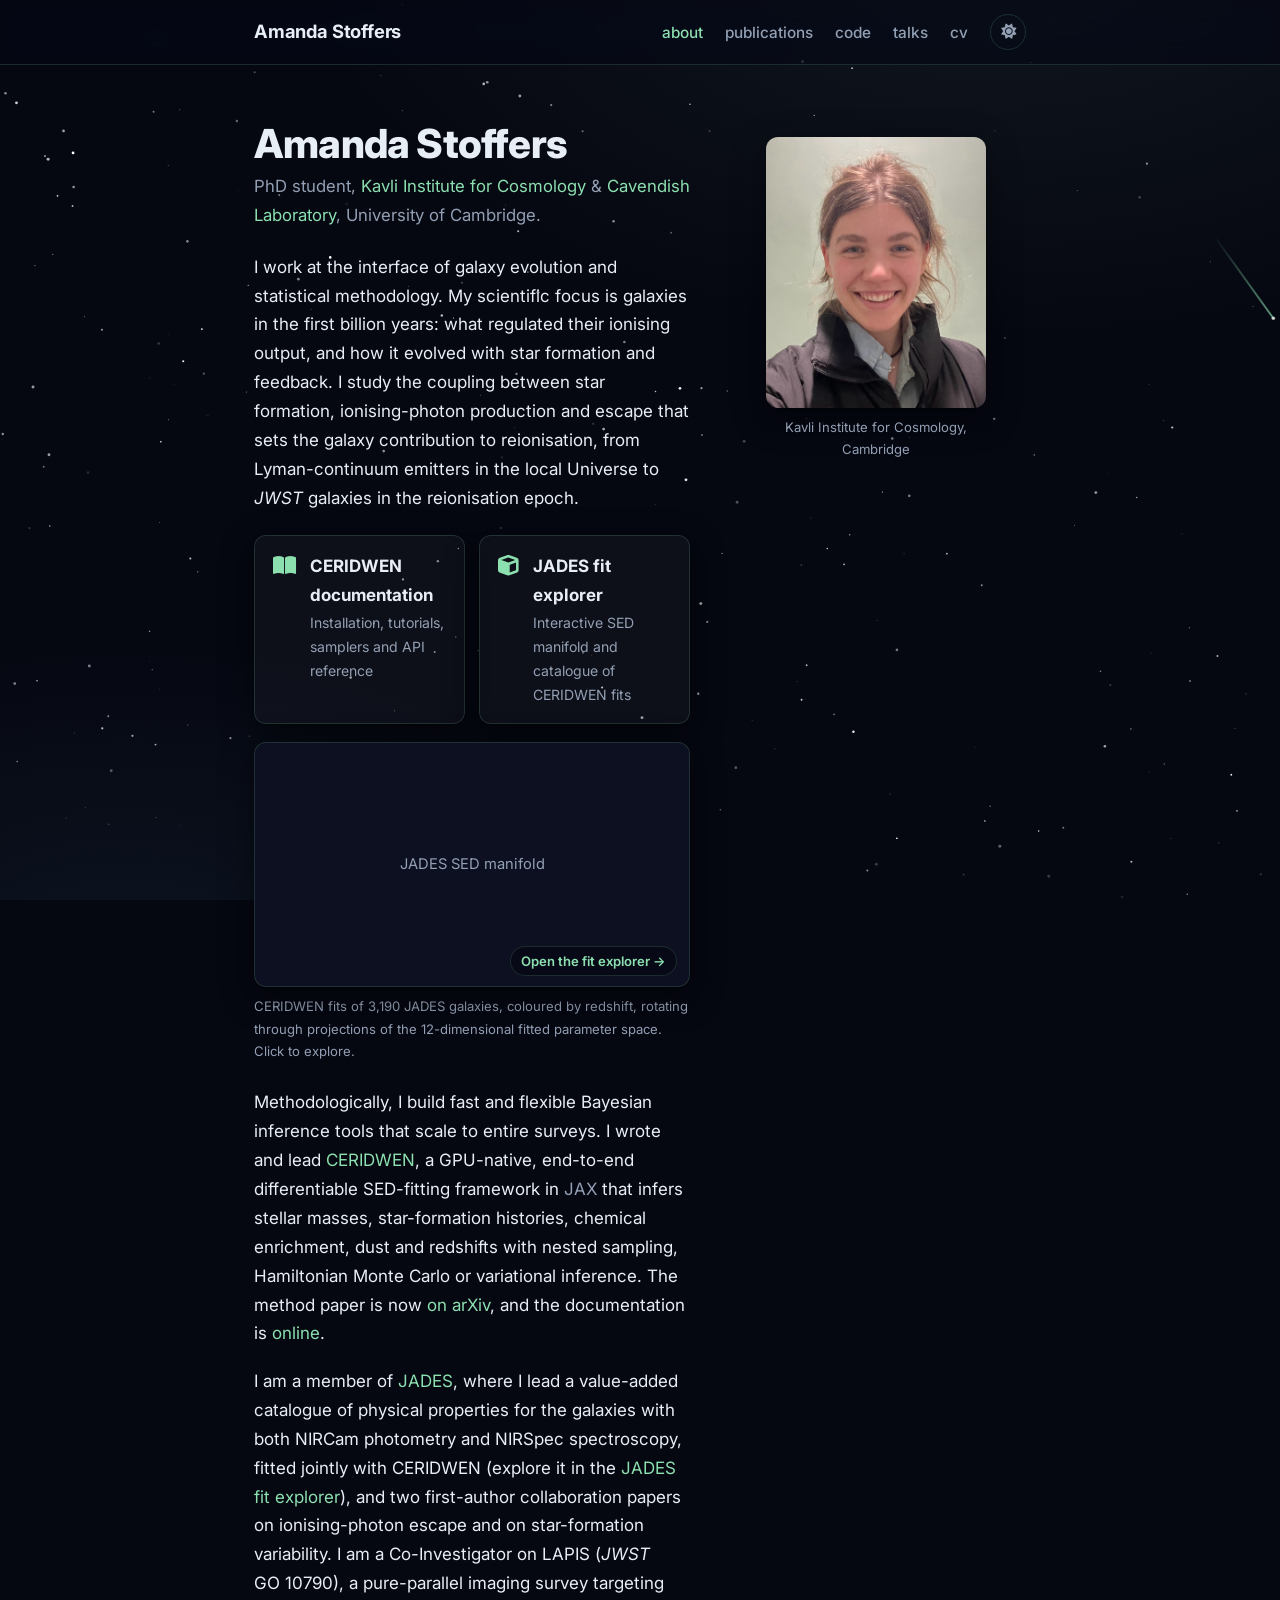
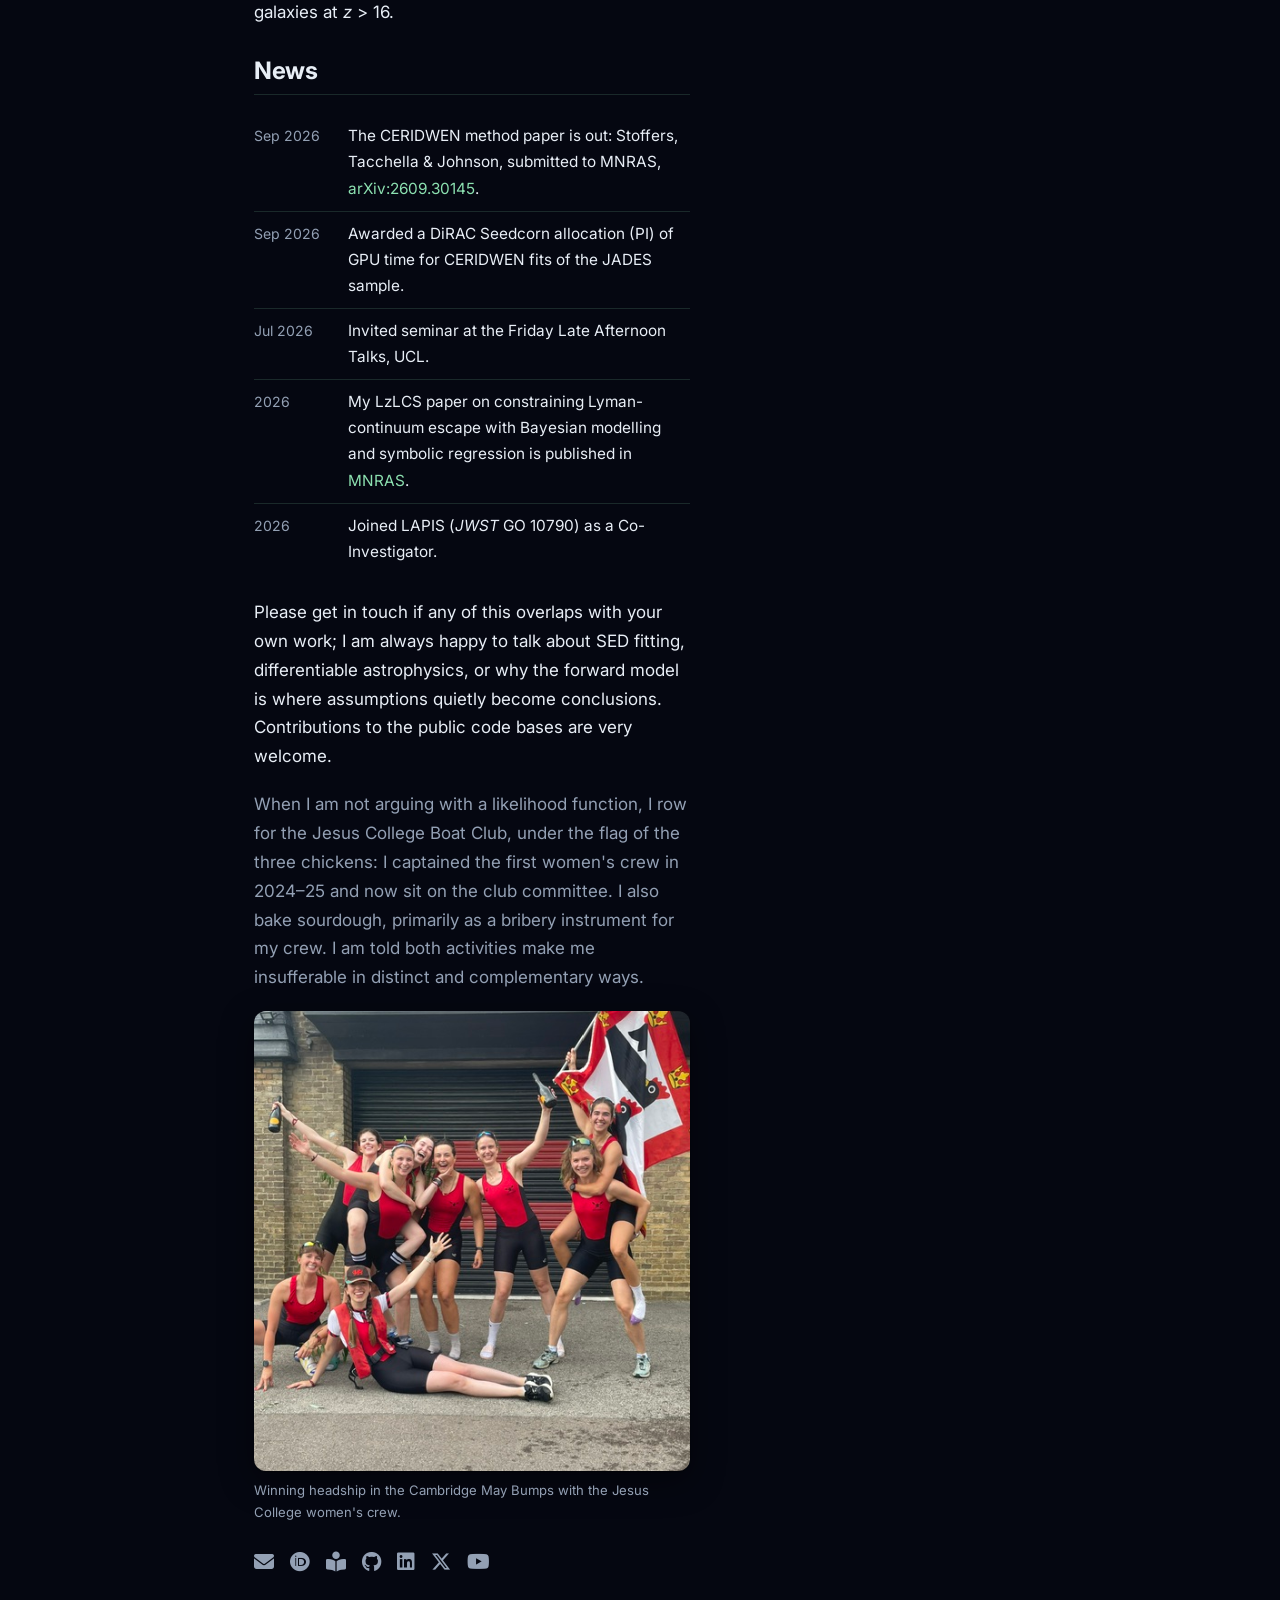
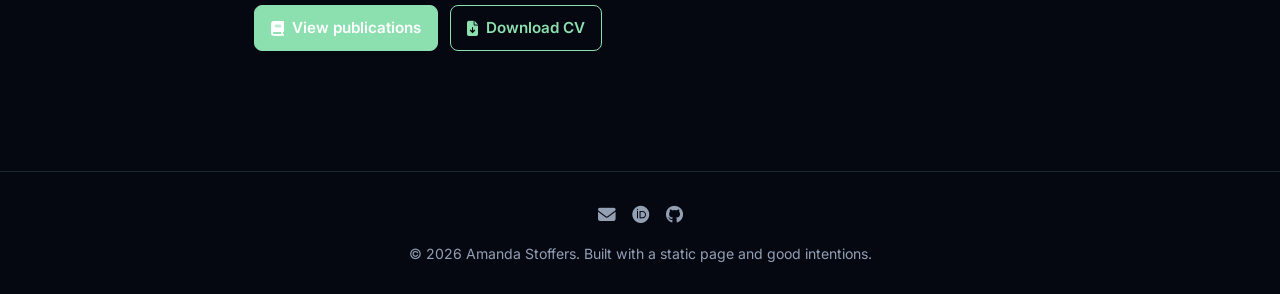
==== commit f1035fbd: "Move links and manifold preview after first paragraph" ====
--- a/index.html
+++ b/index.html
@@ -87,20 +87,6 @@
           the galaxy contribution to reionisation, from Lyman-continuum emitters in the local Universe to
           <em>JWST</em> galaxies in the reionisation epoch.</p>
 
-          <p>Methodologically, I build fast and flexible Bayesian inference tools that scale to entire surveys. I
-          wrote and lead <a href="code.html">CERIDWEN</a>, a GPU-native, end-to-end differentiable SED-fitting
-          framework in <span class="muted">JAX</span> that infers stellar masses, star-formation histories, chemical
-          enrichment, dust and redshifts with nested sampling, Hamiltonian Monte Carlo or variational inference.
-          The method paper is now <a href="https://arxiv.org/abs/2609.30145">on arXiv</a>, and the documentation is
-          <a href="/ceridwen/">online</a>.</p>
-
-          <p>I am a member of <a href="https://jades-survey.github.io/">JADES</a>, where I lead a value-added
-          catalogue of physical properties for the galaxies with both NIRCam photometry and NIRSpec spectroscopy,
-          fitted jointly with CERIDWEN (explore it in the <a href="/jades-fit-explorer/manifold.html">JADES fit
-          explorer</a>), and two first-author collaboration papers on ionising-photon escape and on
-          star-formation variability. I am a Co-Investigator on LAPIS (<em>JWST</em> GO&nbsp;10790), a pure-parallel
-          imaging survey targeting galaxies at <em>z</em>&nbsp;&gt;&nbsp;16.</p>
-
           <div class="explore">
             <a class="explore-card" href="/ceridwen/">
               <i class="fa-solid fa-book-open"></i>
@@ -124,6 +110,20 @@
             <figcaption>CERIDWEN fits of 3,190 JADES galaxies, coloured by redshift, rotating through projections
               of the 12-dimensional fitted parameter space. Click to explore.</figcaption>
           </figure>
+
+          <p>Methodologically, I build fast and flexible Bayesian inference tools that scale to entire surveys. I
+          wrote and lead <a href="code.html">CERIDWEN</a>, a GPU-native, end-to-end differentiable SED-fitting
+          framework in <span class="muted">JAX</span> that infers stellar masses, star-formation histories, chemical
+          enrichment, dust and redshifts with nested sampling, Hamiltonian Monte Carlo or variational inference.
+          The method paper is now <a href="https://arxiv.org/abs/2609.30145">on arXiv</a>, and the documentation is
+          <a href="/ceridwen/">online</a>.</p>
+
+          <p>I am a member of <a href="https://jades-survey.github.io/">JADES</a>, where I lead a value-added
+          catalogue of physical properties for the galaxies with both NIRCam photometry and NIRSpec spectroscopy,
+          fitted jointly with CERIDWEN (explore it in the <a href="/jades-fit-explorer/manifold.html">JADES fit
+          explorer</a>), and two first-author collaboration papers on ionising-photon escape and on
+          star-formation variability. I am a Co-Investigator on LAPIS (<em>JWST</em> GO&nbsp;10790), a pure-parallel
+          imaging survey targeting galaxies at <em>z</em>&nbsp;&gt;&nbsp;16.</p>
 
           <h2 class="news-head">News</h2>
           <ul class="news">
--- a/assets/css/main.css
+++ b/assets/css/main.css
@@ -345,7 +345,7 @@
 }
 
 /* ---------- JADES manifold preview (index) ---------- */
-.manifold-fig { margin: 26px 0 8px; }
+.manifold-fig { margin: 18px 0 26px; }
 .manifold-link {
   position: relative; display: block; width: 100%; aspect-ratio: 16 / 9;
   border: 1px solid var(--border); border-radius: var(--radius);
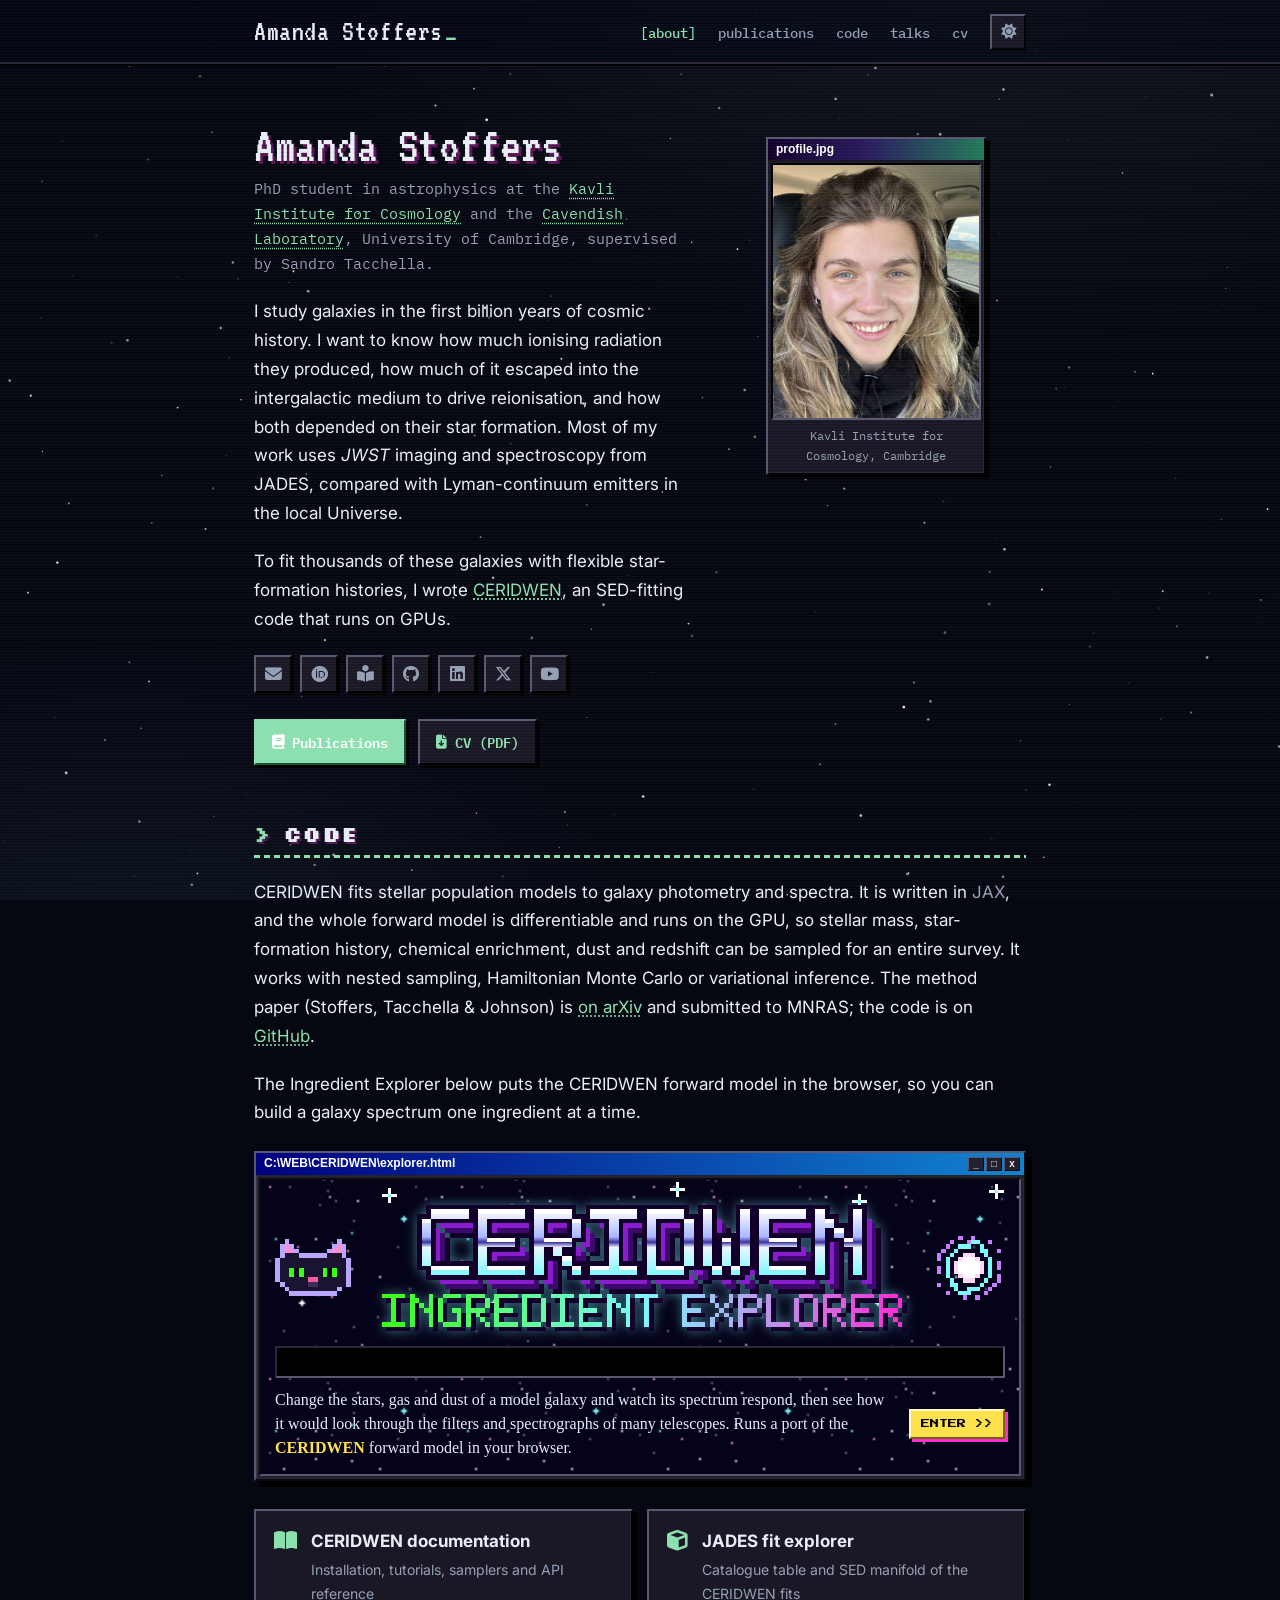
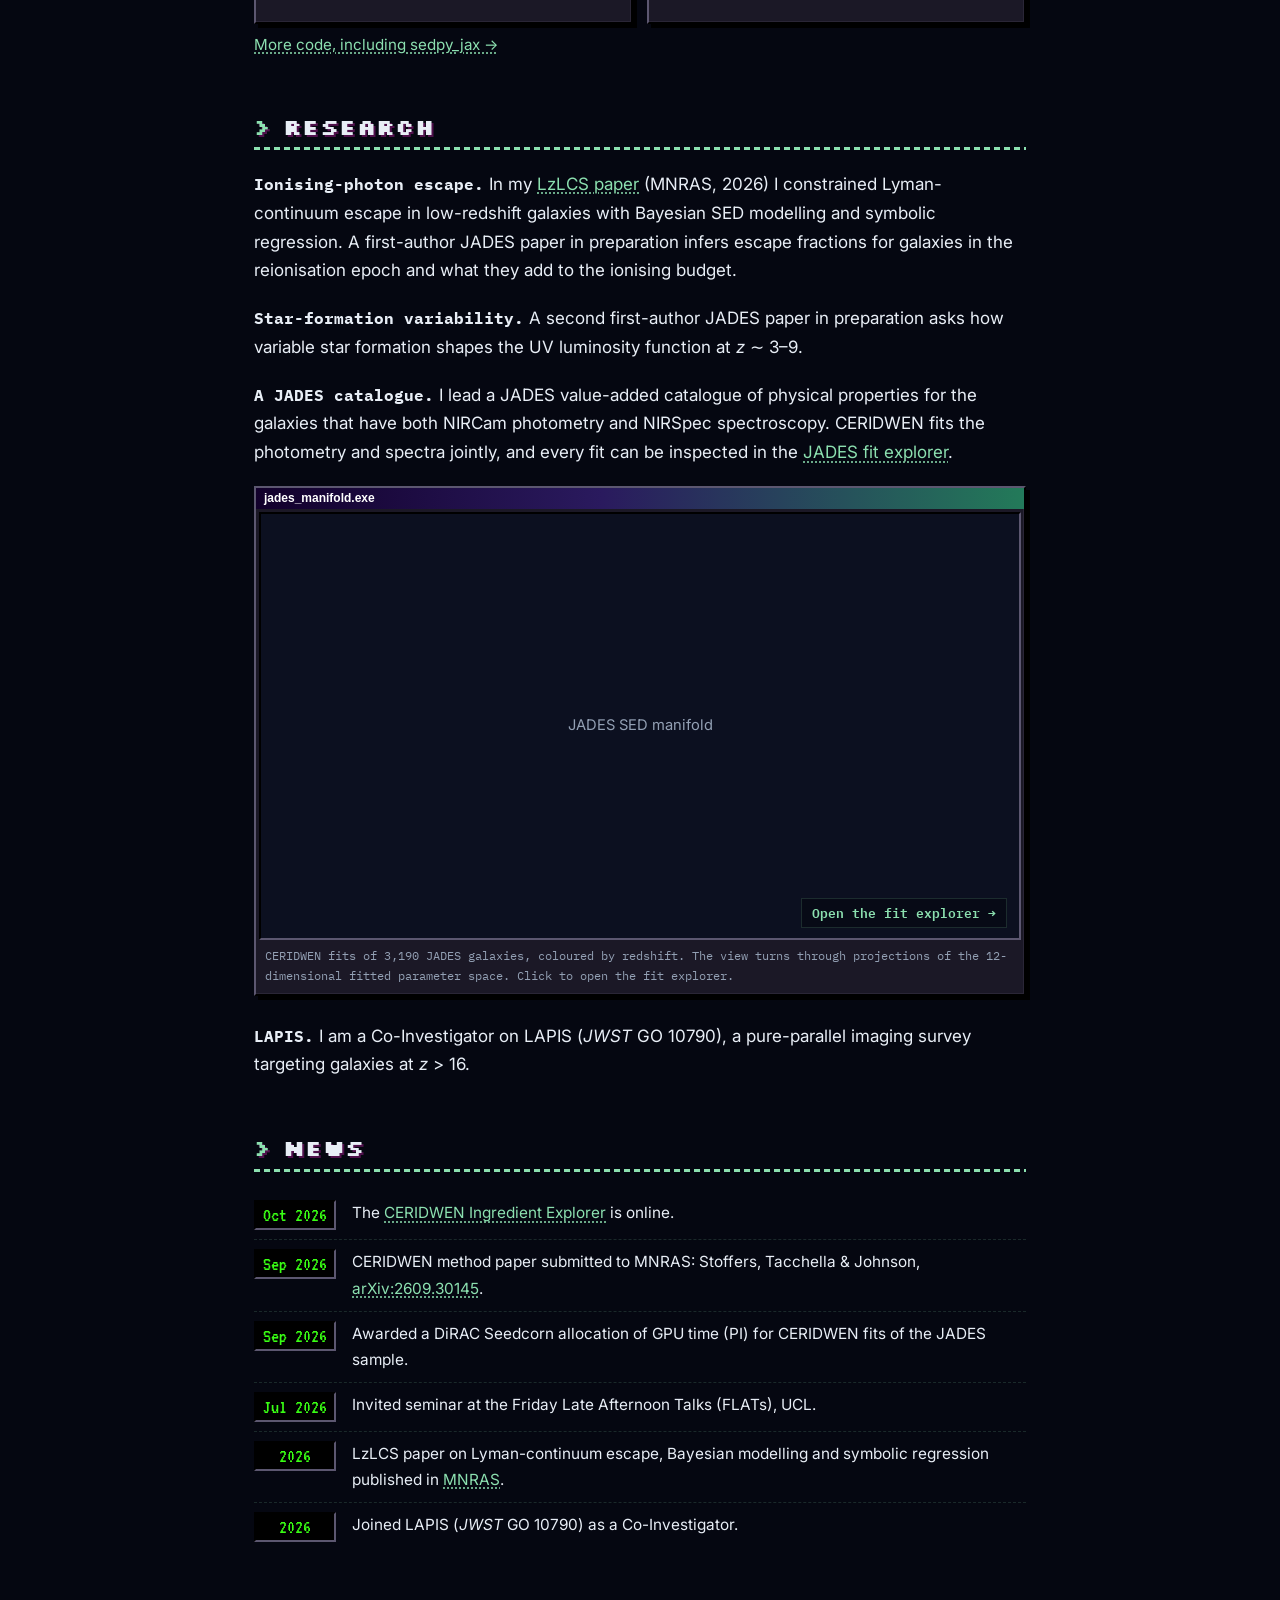
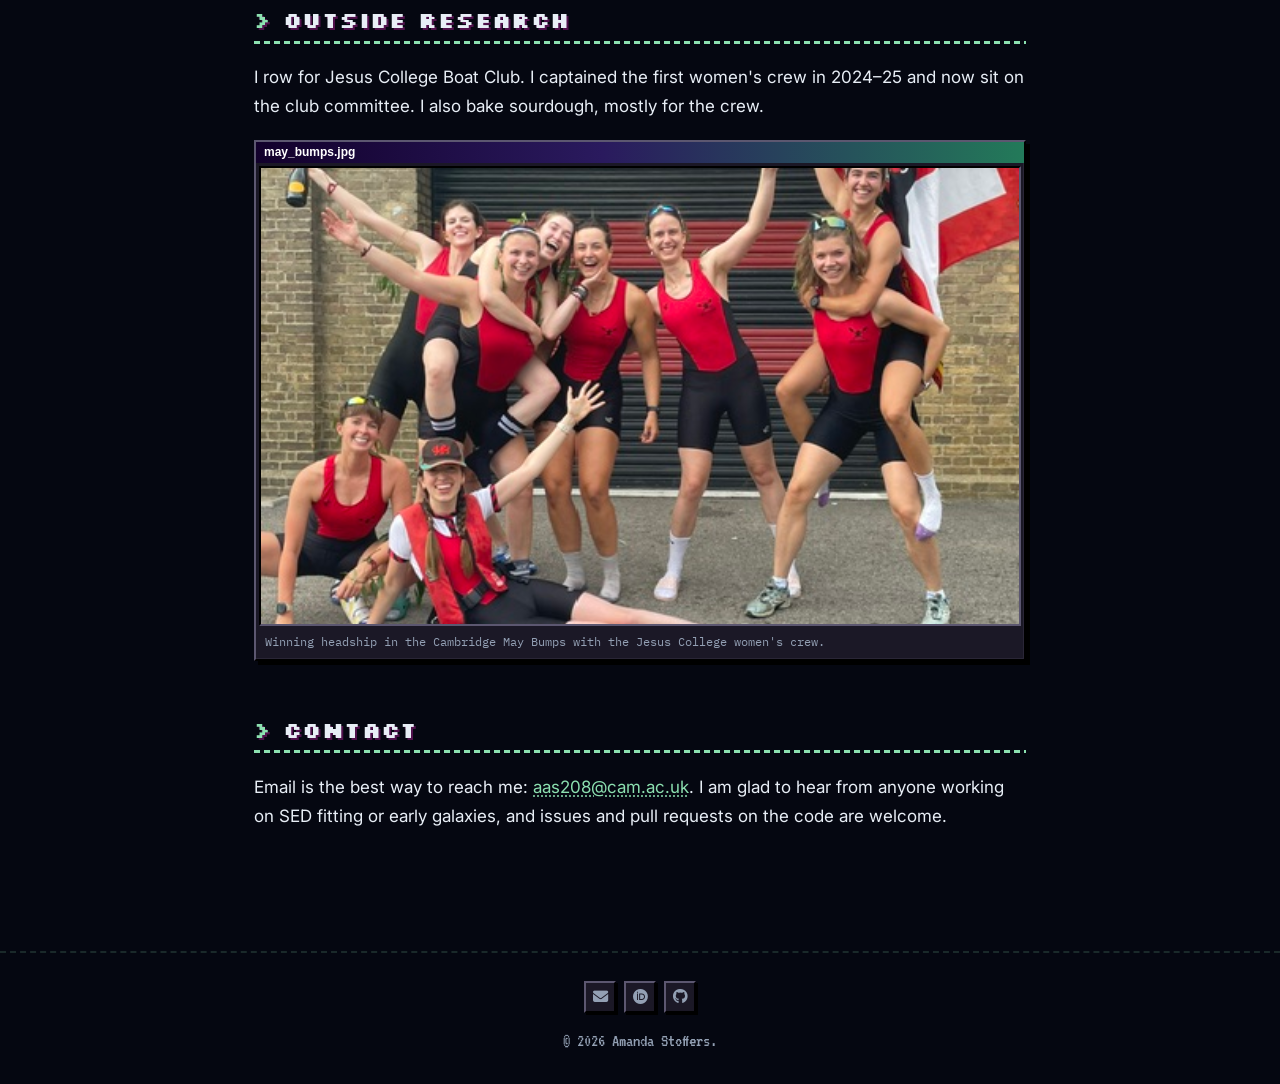
==== commit a11c055e: "Retro redesign, rewritten text, Ingredient Explorer link, new profile photo" ====
--- a/index.html
+++ b/index.html
@@ -4,21 +4,21 @@
   <meta charset="utf-8">
   <meta name="viewport" content="width=device-width, initial-scale=1, shrink-to-fit=no">
   <meta name="author" content="Amanda Stoffers">
-  <meta name="description" content="Amanda Stoffers — astrophysics PhD student at the Kavli Institute for Cosmology, University of Cambridge. Galaxies in the reionisation epoch, ionising-photon escape, JADES, and CERIDWEN: GPU-native, differentiable SED fitting.">
+  <meta name="description" content="Amanda Stoffers is a PhD student in astrophysics at the Kavli Institute for Cosmology, University of Cambridge. She works on galaxies in the reionisation epoch, ionising-photon escape and JADES, and wrote the GPU SED-fitting code CERIDWEN.">
   <meta name="keywords" content="Amanda Stoffers, astrophysics, Cambridge, SED fitting, stellar population synthesis, CERIDWEN, JADES, JWST, reionisation, Lyman continuum escape, Bayesian inference, Kavli Institute for Cosmology">
-  <title>Amanda Stoffers — Astrophysicist, University of Cambridge</title>
+  <title>Amanda Stoffers | Astrophysics, University of Cambridge</title>
   <link rel="canonical" href="https://www.amanda-stoffers.de/">
 
   <!-- Open Graph / social cards -->
   <meta property="og:type" content="website">
-  <meta property="og:title" content="Amanda Stoffers — Astrophysicist, University of Cambridge">
-  <meta property="og:description" content="Astrophysics PhD student at the Kavli Institute for Cosmology, Cambridge. SED fitting, stellar population inference and Bayesian modelling.">
+  <meta property="og:title" content="Amanda Stoffers | Astrophysics, University of Cambridge">
+  <meta property="og:description" content="PhD student at the Kavli Institute for Cosmology, Cambridge. Galaxies in the reionisation epoch, ionising-photon escape, and SED fitting with CERIDWEN.">
   <meta property="og:url" content="https://www.amanda-stoffers.de/">
-  <meta property="og:image" content="https://www.amanda-stoffers.de/assets/img/profile.png">
+  <meta property="og:image" content="https://www.amanda-stoffers.de/assets/img/profile.jpg">
   <meta name="twitter:card" content="summary">
-  <meta name="twitter:title" content="Amanda Stoffers — Astrophysicist, University of Cambridge">
-  <meta name="twitter:description" content="Astrophysics PhD student at the Kavli Institute for Cosmology, Cambridge.">
-  <meta name="twitter:image" content="https://www.amanda-stoffers.de/assets/img/profile.png">
+  <meta name="twitter:title" content="Amanda Stoffers | Astrophysics, University of Cambridge">
+  <meta name="twitter:description" content="PhD student at the Kavli Institute for Cosmology, Cambridge.">
+  <meta name="twitter:image" content="https://www.amanda-stoffers.de/assets/img/profile.jpg">
 
   <!-- Structured data: helps Google show a rich result for your name -->
   <script type="application/ld+json">
@@ -27,7 +27,7 @@
     "@type": "Person",
     "name": "Amanda Stoffers",
     "url": "https://www.amanda-stoffers.de/",
-    "image": "https://www.amanda-stoffers.de/assets/img/profile.png",
+    "image": "https://www.amanda-stoffers.de/assets/img/profile.jpg",
     "jobTitle": "PhD Student in Astrophysics",
     "email": "mailto:aas208@cam.ac.uk",
     "affiliation": [
@@ -48,9 +48,10 @@
 
   <link rel="preconnect" href="https://fonts.googleapis.com">
   <link rel="preconnect" href="https://fonts.gstatic.com" crossorigin>
-  <link href="https://fonts.googleapis.com/css2?family=Inter:wght@400;500;600;700;800&display=swap" rel="stylesheet">
+  <link href="https://fonts.googleapis.com/css2?family=Inter:wght@400;500;600;700;800&family=IBM+Plex+Mono:wght@400;600&family=Silkscreen:wght@400;700&family=Press+Start+2P&family=VT323&display=swap" rel="stylesheet">
   <link rel="stylesheet" href="https://cdnjs.cloudflare.com/ajax/libs/font-awesome/6.5.2/css/all.min.css">
   <link rel="stylesheet" href="assets/css/main.css">
+  <link rel="stylesheet" href="assets/css/retro-touch.css">
   <script src="assets/js/main.js"></script>
 </head>
 <body>
@@ -77,83 +78,18 @@
         <div class="intro-text">
           <h1>Amanda Stoffers</h1>
           <p class="affil">
-            PhD student, <a href="https://www.kicc.cam.ac.uk/">Kavli Institute for Cosmology</a>
-            &amp; <a href="https://www.phy.cam.ac.uk/">Cavendish Laboratory</a>, University of Cambridge.
+            PhD student in astrophysics at the <a href="https://www.kicc.cam.ac.uk/">Kavli Institute for Cosmology</a>
+            and the <a href="https://www.phy.cam.ac.uk/">Cavendish Laboratory</a>, University of Cambridge,
+            supervised by Sandro Tacchella.
           </p>
 
-          <p>I work at the interface of galaxy evolution and statistical methodology. My scientific focus is galaxies
-          in the first billion years: what regulated their ionising output, and how it evolved with star formation
-          and feedback. I study the coupling between star formation, ionising-photon production and escape that sets
-          the galaxy contribution to reionisation, from Lyman-continuum emitters in the local Universe to
-          <em>JWST</em> galaxies in the reionisation epoch.</p>
-
-          <div class="explore">
-            <a class="explore-card" href="/ceridwen/">
-              <i class="fa-solid fa-book-open"></i>
-              <span><strong>CERIDWEN documentation</strong>
-              <span class="muted">Installation, tutorials, samplers and API reference</span></span>
-            </a>
-            <a class="explore-card" href="/jades-fit-explorer/manifold.html">
-              <i class="fa-solid fa-cube"></i>
-              <span><strong>JADES fit explorer</strong>
-              <span class="muted">Interactive SED manifold and catalogue of CERIDWEN fits</span></span>
-            </a>
-          </div>
-
-          <figure class="manifold-fig">
-            <a class="manifold-link" data-manifold
-               href="/jades-fit-explorer/manifold.html#r=sfms12_bursty&amp;c=zred&amp;f=XOl6vrF8hz4ZUNI-WA92PYr2qL4-Zgm_PSniPZZg2j28vJQ-dkr2vRtFwr6jej2-OzYqv3R2lL7RrIO9zmfpvryhDj4s6S8-WYEsvtm0c73eVbE9SgnBvso7qL3L0SC-&amp;v=-49%2C23%2C1.22&amp;g=41544"
-               aria-label="Open the JADES SED manifold in the JADES fit explorer">
-              <span class="manifold-fallback">JADES SED manifold</span>
-              <span class="manifold-cta">Open the fit explorer &rarr;</span>
-            </a>
-            <figcaption>CERIDWEN fits of 3,190 JADES galaxies, coloured by redshift, rotating through projections
-              of the 12-dimensional fitted parameter space. Click to explore.</figcaption>
-          </figure>
-
-          <p>Methodologically, I build fast and flexible Bayesian inference tools that scale to entire surveys. I
-          wrote and lead <a href="code.html">CERIDWEN</a>, a GPU-native, end-to-end differentiable SED-fitting
-          framework in <span class="muted">JAX</span> that infers stellar masses, star-formation histories, chemical
-          enrichment, dust and redshifts with nested sampling, Hamiltonian Monte Carlo or variational inference.
-          The method paper is now <a href="https://arxiv.org/abs/2609.30145">on arXiv</a>, and the documentation is
-          <a href="/ceridwen/">online</a>.</p>
-
-          <p>I am a member of <a href="https://jades-survey.github.io/">JADES</a>, where I lead a value-added
-          catalogue of physical properties for the galaxies with both NIRCam photometry and NIRSpec spectroscopy,
-          fitted jointly with CERIDWEN (explore it in the <a href="/jades-fit-explorer/manifold.html">JADES fit
-          explorer</a>), and two first-author collaboration papers on ionising-photon escape and on
-          star-formation variability. I am a Co-Investigator on LAPIS (<em>JWST</em> GO&nbsp;10790), a pure-parallel
-          imaging survey targeting galaxies at <em>z</em>&nbsp;&gt;&nbsp;16.</p>
-
-          <h2 class="news-head">News</h2>
-          <ul class="news">
-            <li><span class="news-date">Sep 2026</span>
-              <span>The CERIDWEN method paper is out: Stoffers, Tacchella &amp; Johnson, submitted to MNRAS,
-              <a href="https://arxiv.org/abs/2609.30145">arXiv:2609.30145</a>.</span></li>
-            <li><span class="news-date">Sep 2026</span>
-              <span>Awarded a DiRAC Seedcorn allocation (PI) of GPU time for CERIDWEN fits of the JADES sample.</span></li>
-            <li><span class="news-date">Jul 2026</span>
-              <span>Invited seminar at the Friday Late Afternoon Talks, UCL.</span></li>
-            <li><span class="news-date">2026</span>
-              <span>My LzLCS paper on constraining Lyman-continuum escape with Bayesian modelling and symbolic
-              regression is published in <a href="https://doi.org/10.1093/mnras/stag984">MNRAS</a>.</span></li>
-            <li><span class="news-date">2026</span>
-              <span>Joined LAPIS (<em>JWST</em> GO&nbsp;10790) as a Co-Investigator.</span></li>
-          </ul>
-
-          <p>Please get in touch if any of this overlaps with your own work; I am always happy to talk about SED
-          fitting, differentiable astrophysics, or why the forward model is where assumptions quietly become
-          conclusions. Contributions to the public code bases are very welcome.</p>
-
-          <p class="muted">When I am not arguing with a likelihood function, I row for the Jesus College Boat Club,
-          under the flag of the three chickens: I captained the first women's crew in 2024&ndash;25 and now sit on the
-          club committee. I also bake sourdough, primarily as a bribery instrument for my crew. I am told both
-          activities make me insufferable in distinct and complementary ways.</p>
-
-          <figure class="inline-photo">
-            <img src="assets/img/rowing.jpeg" alt="Amanda rowing with the Jesus College women's crew">
-            <figcaption>Winning headship in the Cambridge May Bumps with the Jesus College women's crew.</figcaption>
-          </figure>
+          <p>I study galaxies in the first billion years of cosmic history. I want to know how much ionising
+          radiation they produced, how much of it escaped into the intergalactic medium to drive reionisation, and
+          how both depended on their star formation. Most of my work uses <em>JWST</em> imaging and spectroscopy
+          from JADES, compared with Lyman-continuum emitters in the local Universe.</p>
+
+          <p>To fit thousands of these galaxies with flexible star-formation histories, I wrote
+          <a href="#code">CERIDWEN</a>, an SED-fitting code that runs on GPUs.</p>
 
           <div class="social">
             <a href="mailto:aas208@cam.ac.uk" title="Email" aria-label="Email"><i class="fa-solid fa-envelope"></i></a>
@@ -166,15 +102,132 @@
           </div>
 
           <div class="btn-row">
-            <a class="btn btn-primary" href="publications.html"><i class="fa-solid fa-book"></i> View publications</a>
-            <a class="btn btn-ghost" href="assets/pdf/cv.pdf"><i class="fa-solid fa-file-arrow-down"></i> Download CV</a>
+            <a class="btn btn-primary" href="publications.html"><i class="fa-solid fa-book"></i> Publications</a>
+            <a class="btn btn-ghost" href="assets/pdf/cv.pdf"><i class="fa-solid fa-file-arrow-down"></i> CV (PDF)</a>
           </div>
         </div>
 
         <figure class="profile">
-          <img src="assets/img/profile.png" alt="Amanda Stoffers">
+          <img src="assets/img/profile.jpg" alt="Amanda Stoffers">
           <figcaption>Kavli Institute for Cosmology, Cambridge</figcaption>
         </figure>
+      </section>
+
+      <section class="home-section" id="code">
+        <h2>Code</h2>
+
+        <p>CERIDWEN fits stellar population models to galaxy photometry and spectra. It is written in
+        <span class="muted">JAX</span>, and the whole forward model is differentiable and runs on the GPU, so stellar
+        mass, star-formation history, chemical enrichment, dust and redshift can be sampled for an entire survey. It
+        works with nested sampling, Hamiltonian Monte Carlo or variational inference. The method paper (Stoffers,
+        Tacchella &amp; Johnson) is <a href="https://arxiv.org/abs/2609.30145">on arXiv</a> and submitted to MNRAS;
+        the code is on <a href="https://github.com/Espe13/ceridwen">GitHub</a>.</p>
+
+        <p>The Ingredient Explorer below puts the CERIDWEN forward model in the browser, so you can build a galaxy
+        spectrum one ingredient at a time.</p>
+
+        <a class="retro-link" href="https://www.amanda-stoffers.de/ceridwen-explorer/#explorer">
+            <span class="rl-bar"><span>C:\WEB\CERIDWEN\explorer.html</span><span class="rl-btns" aria-hidden="true"><span>_</span><span>&#9633;</span><span>x</span></span></span>
+            <span class="rl-sky">
+              <svg class="rl-spark s0" viewBox="0 0 5 5" shape-rendering="crispEdges" aria-hidden="true"><path fill="#fff" d="M2 0h1v5h-1zM0 2h5v1h-5z"/><path fill="#7df9ff" d="M2 2h1v1h-1z"/></svg><svg class="rl-spark s1" viewBox="0 0 5 5" shape-rendering="crispEdges" aria-hidden="true"><path fill="#fff" d="M2 0h1v5h-1zM0 2h5v1h-5z"/><path fill="#7df9ff" d="M2 2h1v1h-1z"/></svg><svg class="rl-spark s2" viewBox="0 0 5 5" shape-rendering="crispEdges" aria-hidden="true"><path fill="#fff" d="M2 0h1v5h-1zM0 2h5v1h-5z"/><path fill="#7df9ff" d="M2 2h1v1h-1z"/></svg><svg class="rl-spark s3" viewBox="0 0 5 5" shape-rendering="crispEdges" aria-hidden="true"><path fill="#fff" d="M2 0h1v5h-1zM0 2h5v1h-5z"/><path fill="#7df9ff" d="M2 2h1v1h-1z"/></svg>
+              <span class="rl-ttl">
+                <svg class="rl-sprite rl-cat" viewBox="0 0 16 12" shape-rendering="crispEdges" aria-hidden="true"><path fill="#b9a6ff" d="M2 0h1v1h-1zM13 0h1v1h-1zM1 1h1v1h-1zM3 1h1v1h-1zM12 1h1v1h-1zM14 1h1v1h-1zM1 2h1v1h-1zM4 2h1v1h-1zM11 2h1v1h-1zM14 2h1v1h-1zM1 3h1v1h-1zM5 3h1v1h-1zM6 3h1v1h-1zM7 3h1v1h-1zM8 3h1v1h-1zM9 3h1v1h-1zM10 3h1v1h-1zM14 3h1v1h-1zM0 4h1v1h-1zM15 4h1v1h-1zM0 5h1v1h-1zM15 5h1v1h-1zM0 6h1v1h-1zM15 6h1v1h-1zM0 7h1v1h-1zM15 7h1v1h-1zM0 8h1v1h-1zM15 8h1v1h-1zM1 9h1v1h-1zM15 9h1v1h-1zM2 10h1v1h-1zM13 10h1v1h-1zM3 11h1v1h-1zM4 11h1v1h-1zM5 11h1v1h-1zM6 11h1v1h-1zM7 11h1v1h-1zM8 11h1v1h-1zM9 11h1v1h-1zM10 11h1v1h-1zM11 11h1v1h-1zM12 11h1v1h-1z"/><path fill="#ff8fd0" d="M2 1h1v1h-1zM13 1h1v1h-1zM2 2h1v1h-1zM3 2h1v1h-1zM12 2h1v1h-1zM13 2h1v1h-1z"/><path fill="#1b1430" d="M2 3h1v1h-1zM3 3h1v1h-1zM4 3h1v1h-1zM11 3h1v1h-1zM12 3h1v1h-1zM13 3h1v1h-1zM1 4h1v1h-1zM2 4h1v1h-1zM3 4h1v1h-1zM4 4h1v1h-1zM5 4h1v1h-1zM6 4h1v1h-1zM7 4h1v1h-1zM8 4h1v1h-1zM9 4h1v1h-1zM10 4h1v1h-1zM11 4h1v1h-1zM12 4h1v1h-1zM13 4h1v1h-1zM14 4h1v1h-1zM1 5h1v1h-1zM2 5h1v1h-1zM3 5h1v1h-1zM4 5h1v1h-1zM5 5h1v1h-1zM6 5h1v1h-1zM7 5h1v1h-1zM8 5h1v1h-1zM9 5h1v1h-1zM10 5h1v1h-1zM11 5h1v1h-1zM12 5h1v1h-1zM13 5h1v1h-1zM14 5h1v1h-1zM1 6h1v1h-1zM2 6h1v1h-1zM6 6h1v1h-1zM7 6h1v1h-1zM8 6h1v1h-1zM9 6h1v1h-1zM13 6h1v1h-1zM14 6h1v1h-1zM1 7h1v1h-1zM2 7h1v1h-1zM6 7h1v1h-1zM7 7h1v1h-1zM8 7h1v1h-1zM9 7h1v1h-1zM13 7h1v1h-1zM14 7h1v1h-1zM1 8h1v1h-1zM2 8h1v1h-1zM3 8h1v1h-1zM4 8h1v1h-1zM5 8h1v1h-1zM6 8h1v1h-1zM9 8h1v1h-1zM10 8h1v1h-1zM11 8h1v1h-1zM12 8h1v1h-1zM13 8h1v1h-1zM14 8h1v1h-1zM2 9h1v1h-1zM3 9h1v1h-1zM4 9h1v1h-1zM5 9h1v1h-1zM6 9h1v1h-1zM9 9h1v1h-1zM10 9h1v1h-1zM11 9h1v1h-1zM12 9h1v1h-1zM13 9h1v1h-1zM14 9h1v1h-1zM3 10h1v1h-1zM4 10h1v1h-1zM5 10h1v1h-1zM6 10h1v1h-1zM7 10h1v1h-1zM8 10h1v1h-1zM9 10h1v1h-1zM10 10h1v1h-1zM11 10h1v1h-1zM12 10h1v1h-1z"/><path fill="#39ff14" d="M3 6h1v1h-1zM4 6h1v1h-1zM5 6h1v1h-1zM10 6h1v1h-1zM11 6h1v1h-1zM12 6h1v1h-1zM3 7h1v1h-1zM4 7h1v1h-1zM5 7h1v1h-1zM10 7h1v1h-1zM11 7h1v1h-1zM12 7h1v1h-1z"/><path fill="#ff5aa0" d="M7 8h1v1h-1zM8 8h1v1h-1z"/><path fill="#3a2f5c" d="M7 9h1v1h-1zM8 9h1v1h-1z"/><g class="pupils"><path fill="#0b0816" d="M4 6h1v2h-1zM11 6h1v2h-1z"/></g></svg>
+                <span class="rl-ptwrap"><img class="rl-ptitle" src="assets/img/ceridwen-explorer-title.svg" width="119" height="29" alt="CERIDWEN Ingredient Explorer"><span class="rl-shimmer" aria-hidden="true"></span></span>
+                <svg class="rl-sprite rl-galaxy" viewBox="0 0 17 15" shape-rendering="crispEdges" aria-hidden="true"><path fill="#c77dff" d="M6 0h1v1h-1zM9 0h1v1h-1zM4 1h1v1h-1zM8 1h1v1h-1zM13 1h1v1h-1zM3 2h1v1h-1zM2 3h1v1h-1zM15 3h1v1h-1zM1 4h1v1h-1zM1 5h1v1h-1zM15 6h1v1h-1zM1 7h1v1h-1zM15 7h1v1h-1zM1 8h1v1h-1zM15 9h1v1h-1zM15 10h1v1h-1zM1 11h1v1h-1zM14 11h1v1h-1zM13 12h1v1h-1zM3 13h1v1h-1zM12 13h1v1h-1zM7 14h1v1h-1zM10 14h1v1h-1z"/><path fill="#7df9ff" d="M9 1h1v1h-1zM10 1h1v1h-1zM6 2h1v1h-1zM7 2h1v1h-1zM8 2h1v1h-1zM11 2h1v1h-1zM5 3h1v1h-1zM11 3h1v1h-1zM12 3h1v1h-1zM4 4h1v1h-1zM12 4h1v1h-1zM3 5h1v1h-1zM13 5h1v1h-1zM3 6h1v1h-1zM13 6h1v1h-1zM3 7h1v1h-1zM13 7h1v1h-1zM3 8h1v1h-1zM13 8h1v1h-1zM3 9h1v1h-1zM13 9h1v1h-1zM4 10h1v1h-1zM12 10h1v1h-1zM4 11h1v1h-1zM5 11h1v1h-1zM11 11h1v1h-1zM5 12h1v1h-1zM8 12h1v1h-1zM9 12h1v1h-1zM10 12h1v1h-1zM6 13h1v1h-1zM7 13h1v1h-1zM8 13h1v1h-1z"/><path fill="#ffd6f5" d="M7 4h1v1h-1zM8 4h1v1h-1zM9 4h1v1h-1zM6 5h1v1h-1zM10 5h1v1h-1zM5 6h1v1h-1zM11 6h1v1h-1zM5 7h1v1h-1zM11 7h1v1h-1zM5 8h1v1h-1zM11 8h1v1h-1zM6 9h1v1h-1zM10 9h1v1h-1zM7 10h1v1h-1zM8 10h1v1h-1zM9 10h1v1h-1z"/><path fill="#ffffff" d="M7 5h1v1h-1zM8 5h1v1h-1zM9 5h1v1h-1zM6 6h1v1h-1zM7 6h1v1h-1zM8 6h1v1h-1zM9 6h1v1h-1zM10 6h1v1h-1zM6 7h1v1h-1zM7 7h1v1h-1zM8 7h1v1h-1zM9 7h1v1h-1zM10 7h1v1h-1zM6 8h1v1h-1zM7 8h1v1h-1zM8 8h1v1h-1zM9 8h1v1h-1zM10 8h1v1h-1zM7 9h1v1h-1zM8 9h1v1h-1zM9 9h1v1h-1z"/></svg>
+              </span>
+              <span class="rl-ticker" aria-hidden="true"><span>*** CERIDWEN INGREDIENT EXPLORER *** stars + gas + dust = one galaxy spectrum *** move a slider, watch the light change *** now with AGN, dust emission and mock catalogues *** click to enter *** </span></span>
+              <span class="rl-foot">
+                <span class="rl-lede">Change the stars, gas and dust of a model galaxy and watch its spectrum respond, then see how it would look through the filters and spectrographs of many telescopes. Runs a port of the <b>CERIDWEN</b> forward model in your browser.</span>
+                <span class="rl-enter" aria-hidden="true">ENTER &gt;&gt;</span>
+              </span>
+            </span>
+          </a>
+
+        <div class="explore">
+          <a class="explore-card" href="/ceridwen/">
+            <i class="fa-solid fa-book-open"></i>
+            <span><strong>CERIDWEN documentation</strong>
+            <span class="muted">Installation, tutorials, samplers and API reference</span></span>
+          </a>
+          <a class="explore-card" href="/jades-fit-explorer/manifold.html">
+            <i class="fa-solid fa-cube"></i>
+            <span><strong>JADES fit explorer</strong>
+            <span class="muted">Catalogue table and SED manifold of the CERIDWEN fits</span></span>
+          </a>
+        </div>
+
+        <p class="more-link"><a href="code.html">More code, including sedpy_jax &rarr;</a></p>
+      </section>
+
+      <section class="home-section" id="research">
+        <h2>Research</h2>
+
+        <p><span class="lead-in">Ionising-photon escape.</span> In my
+        <a href="https://doi.org/10.1093/mnras/stag984">LzLCS paper</a> (MNRAS, 2026) I constrained
+        Lyman-continuum escape in low-redshift galaxies with Bayesian SED modelling and symbolic regression. A
+        first-author JADES paper in preparation infers escape fractions for galaxies in the reionisation epoch and
+        what they add to the ionising budget.</p>
+
+        <p><span class="lead-in">Star-formation variability.</span> A second first-author JADES paper in preparation
+        asks how variable star formation shapes the UV luminosity function at <em>z</em>&nbsp;&sim;&nbsp;3&ndash;9.</p>
+
+        <p><span class="lead-in">A JADES catalogue.</span> I lead a JADES value-added catalogue of physical properties
+        for the galaxies that have both NIRCam photometry and NIRSpec spectroscopy. CERIDWEN fits the photometry and
+        spectra jointly, and every fit can be inspected in the
+        <a href="/jades-fit-explorer/manifold.html">JADES fit explorer</a>.</p>
+
+        <figure class="manifold-fig">
+          <a class="manifold-link" data-manifold
+             href="/jades-fit-explorer/manifold.html#r=sfms12_bursty&amp;c=zred&amp;f=XOl6vrF8hz4ZUNI-WA92PYr2qL4-Zgm_PSniPZZg2j28vJQ-dkr2vRtFwr6jej2-OzYqv3R2lL7RrIO9zmfpvryhDj4s6S8-WYEsvtm0c73eVbE9SgnBvso7qL3L0SC-&amp;v=-49%2C23%2C1.22&amp;g=41544"
+             aria-label="Open the JADES SED manifold in the JADES fit explorer">
+            <span class="manifold-fallback">JADES SED manifold</span>
+            <span class="manifold-cta">Open the fit explorer &rarr;</span>
+          </a>
+          <figcaption>CERIDWEN fits of 3,190 JADES galaxies, coloured by redshift. The view turns through
+            projections of the 12-dimensional fitted parameter space. Click to open the fit explorer.</figcaption>
+        </figure>
+
+        <p><span class="lead-in">LAPIS.</span> I am a Co-Investigator on LAPIS (<em>JWST</em> GO&nbsp;10790), a
+        pure-parallel imaging survey targeting galaxies at <em>z</em>&nbsp;&gt;&nbsp;16.</p>
+      </section>
+
+      <section class="home-section" id="news">
+        <h2>News</h2>
+        <ul class="news">
+          <li><span class="news-date">Oct 2026</span>
+            <span>The <a href="https://www.amanda-stoffers.de/ceridwen-explorer/#explorer">CERIDWEN Ingredient
+            Explorer</a> is online.</span></li>
+          <li><span class="news-date">Sep 2026</span>
+            <span>CERIDWEN method paper submitted to MNRAS: Stoffers, Tacchella &amp; Johnson,
+            <a href="https://arxiv.org/abs/2609.30145">arXiv:2609.30145</a>.</span></li>
+          <li><span class="news-date">Sep 2026</span>
+            <span>Awarded a DiRAC Seedcorn allocation of GPU time (PI) for CERIDWEN fits of the JADES sample.</span></li>
+          <li><span class="news-date">Jul 2026</span>
+            <span>Invited seminar at the Friday Late Afternoon Talks (FLATs), UCL.</span></li>
+          <li><span class="news-date">2026</span>
+            <span>LzLCS paper on Lyman-continuum escape, Bayesian modelling and symbolic regression published in
+            <a href="https://doi.org/10.1093/mnras/stag984">MNRAS</a>.</span></li>
+          <li><span class="news-date">2026</span>
+            <span>Joined LAPIS (<em>JWST</em> GO&nbsp;10790) as a Co-Investigator.</span></li>
+        </ul>
+      </section>
+
+      <section class="home-section" id="rowing">
+        <h2>Outside research</h2>
+        <p>I row for Jesus College Boat Club. I captained the first women's crew in 2024&ndash;25 and now sit on the
+        club committee. I also bake sourdough, mostly for the crew.</p>
+
+        <figure class="inline-photo">
+          <img src="assets/img/rowing.jpeg" alt="Amanda rowing with the Jesus College women's crew">
+          <figcaption>Winning headship in the Cambridge May Bumps with the Jesus College women's crew.</figcaption>
+        </figure>
+      </section>
+
+      <section class="home-section" id="contact">
+        <h2>Contact</h2>
+        <p>Email is the best way to reach me: <a href="mailto:aas208@cam.ac.uk">aas208@cam.ac.uk</a>. I am glad to
+        hear from anyone working on SED fitting or early galaxies, and issues and pull requests on the code are
+        welcome.</p>
       </section>
 
     </div>
@@ -187,7 +240,7 @@
         <a href="https://orcid.org/0009-0009-5464-3558" aria-label="ORCID"><i class="fa-brands fa-orcid"></i></a>
         <a href="https://github.com/Espe13" aria-label="GitHub"><i class="fa-brands fa-github"></i></a>
       </div>
-      &copy; <span id="year"></span> Amanda Stoffers. Built with a static page and good intentions.
+      &copy; <span id="year"></span> Amanda Stoffers.
     </div>
   </footer>
   <script>document.getElementById("year").textContent = new Date().getFullYear();</script>
--- a/assets/css/main.css
+++ b/assets/css/main.css
@@ -332,7 +332,6 @@
 .explore-card > i { color: var(--accent); font-size: 1.3rem; margin-top: 3px; }
 .explore-card strong { display: block; }
 .explore-card .muted { display: block; font-size: .88rem; margin-top: 2px; }
-.news-head { margin-top: 30px; }
 .news { list-style: none; padding: 0; margin: 10px 0 24px; }
 .news li { display: flex; gap: 16px; padding: 9px 0; border-bottom: 1px solid var(--border); font-size: .96rem; }
 .news li:last-child { border-bottom: none; }
@@ -365,3 +364,125 @@
 }
 .manifold-link.manifold-ready .manifold-fallback { display: none; }
 .manifold-fig figcaption { font-size: .82rem; color: var(--text-muted); margin-top: 8px; }
+
+/* ---------- Home sections ---------- */
+.home-section { margin-top: 56px; }
+.home-section h2 { margin-bottom: .9em; }
+.lead-in { font-weight: 700; color: var(--text); }
+.more-link { font-size: .95rem; }
+
+/* ---------- Retro link to the CERIDWEN Ingredient Explorer ----------
+   Same skin as the explorer's own header: a Windows-98 window with a
+   starfield panel, the chrome pixel title, the cat and galaxy sprites
+   and the green VT323 ticker. */
+.retro-link {
+  --r-face: #eceaf0; --r-hi: #ffffff; --r-lo: #b3afbd; --r-dk: #55505f; --r-hl: #f8f7fa; --r-drop: #1a0033;
+  display: block; margin: 24px 0 28px; color: #e8e8ff; text-decoration: none;
+  background: var(--r-face);
+  border: 2px solid; border-color: var(--r-hi) var(--r-dk) var(--r-dk) var(--r-hi);
+  box-shadow: inset -1px -1px 0 var(--r-lo), inset 1px 1px 0 var(--r-hl), 6px 6px 0 var(--r-drop);
+  padding: 0 3px 3px;
+  transition: transform .12s steps(2), box-shadow .12s steps(2);
+}
+html[data-theme="dark"] .retro-link {
+  --r-face: #24212f; --r-hi: #5c5770; --r-lo: #2a2636; --r-dk: #0b0a10; --r-hl: #3d3950; --r-drop: #000000;
+}
+.retro-link:hover, .retro-link:focus-visible {
+  color: #e8e8ff; text-decoration: none; transform: translate(-2px, -2px);
+  box-shadow: inset -1px -1px 0 var(--r-lo), inset 1px 1px 0 var(--r-hl), 8px 8px 0 var(--r-drop);
+}
+.retro-link:active {
+  transform: translate(4px, 4px);
+  box-shadow: inset -1px -1px 0 var(--r-lo), inset 1px 1px 0 var(--r-hl), 2px 2px 0 var(--r-drop);
+}
+.retro-link:focus-visible { outline: 2px solid #ff7a00; outline-offset: 3px; }
+.retro-link .rl-bar {
+  display: flex; align-items: center; justify-content: space-between; gap: 8px;
+  margin: 0 -3px 3px; padding: 3px 4px 3px 8px;
+  background: linear-gradient(90deg, #000080, #1084d0); color: #fff;
+  font: 700 12px/1.3 Tahoma, Verdana, "Segoe UI", sans-serif;
+  white-space: nowrap; overflow: hidden;
+}
+.retro-link .rl-bar > span:first-child { overflow: hidden; text-overflow: ellipsis; }
+.retro-link .rl-btns { display: flex; gap: 2px; flex: none; }
+.retro-link .rl-btns span {
+  width: 16px; height: 14px; background: var(--r-face); color: #000; text-align: center;
+  font: 700 10px/12px Tahoma, sans-serif;
+  border: 1px solid; border-color: var(--r-hi) var(--r-dk) var(--r-dk) var(--r-hi);
+}
+html[data-theme="dark"] .retro-link .rl-btns span { color: #ecebf5; }
+.retro-link .rl-sky {
+  position: relative; display: grid; gap: 10px; overflow: hidden;
+  padding: 20px 14px 14px;
+  background: #05031a url("[data-uri]") repeat; background-size: 192px 192px;
+  border: 2px solid; border-color: var(--r-dk) var(--r-hi) var(--r-hi) var(--r-dk);
+}
+.retro-link .rl-ttl {
+  display: grid; grid-template-columns: minmax(36px, 76px) minmax(0, 1fr) minmax(36px, 72px);
+  gap: 12px; align-items: center; position: relative; z-index: 1;
+}
+.retro-link .rl-sprite { width: 100%; height: auto; display: block; }
+.retro-link .rl-cat { animation: rl-headfloat 5s ease-in-out infinite; overflow: visible; }
+.retro-link .rl-cat .pupils { animation: rl-look 7s ease-in-out infinite; }
+.retro-link .rl-galaxy { animation: rl-spin 12s steps(24) infinite; }
+.retro-link .rl-ptwrap { position: relative; display: block; min-width: 0; }
+.retro-link .rl-ptitle {
+  width: 100%; height: auto; display: block; image-rendering: pixelated;
+  filter: drop-shadow(0 0 6px rgba(125, 249, 255, .45));
+}
+.retro-link .rl-shimmer {
+  position: absolute; inset: 0; pointer-events: none;
+  background: linear-gradient(110deg, rgba(255,255,255,0) 42%, rgba(255,255,255,.95) 50%, rgba(255,255,255,0) 58%) no-repeat;
+  background-size: 250% 100%; background-position: 150% 0;
+  -webkit-mask-image: url("../img/ceridwen-explorer-title-mask.svg"); mask-image: url("../img/ceridwen-explorer-title-mask.svg");
+  -webkit-mask-size: 100% 100%; mask-size: 100% 100%;
+  -webkit-mask-repeat: no-repeat; mask-repeat: no-repeat;
+  animation: rl-shimmer 10s linear infinite;
+}
+.retro-link:hover .rl-shimmer { animation-duration: 2.5s; }
+.retro-link .rl-spark { position: absolute; width: 15px; height: 15px; animation: rl-tw 1.8s steps(3) infinite; }
+.retro-link .s0 { left: 16%; top: 8px; }
+.retro-link .s1 { right: 20%; top: 14px; animation-delay: .6s; }
+.retro-link .s2 { left: 54%; top: 2px; animation-delay: 1.2s; }
+.retro-link .s3 { right: 2%; top: 4px; animation-delay: .3s; }
+.retro-link .rl-ticker {
+  display: block; overflow: hidden; white-space: nowrap; position: relative; z-index: 1;
+  border: 2px solid; border-color: var(--r-lo) var(--r-hi) var(--r-hi) var(--r-lo);
+  background: #000; color: #39ff14; font: 22px/1.1 "VT323", "Courier New", monospace; padding: 2px 0;
+}
+.retro-link .rl-ticker span { display: inline-block; padding-left: 100%; animation: rl-tick 36s linear infinite; }
+.retro-link .rl-foot {
+  display: flex; align-items: center; justify-content: space-between; gap: 14px; position: relative; z-index: 1;
+}
+.retro-link .rl-lede { color: #e8e8ff; font: 16px/1.5 "Times New Roman", Times, serif; }
+.retro-link .rl-lede b { color: #ffe14d; font-weight: 700; }
+.retro-link .rl-enter {
+  flex: none; display: inline-block; padding: 8px 10px;
+  font: 9px/1.2 "Press Start 2P", "Courier New", monospace; color: #000; background: #ffe14d;
+  border: 2px solid; border-color: #fff8c2 #7a6200 #7a6200 #fff8c2; box-shadow: 3px 3px 0 #ff2bd6;
+}
+.retro-link:hover .rl-enter { animation: rl-blink 1s steps(1) infinite; }
+/* Light theme: white panel, dark text, purple sparkles */
+html:not([data-theme="dark"]) .retro-link .rl-sky { background: #ffffff; }
+html:not([data-theme="dark"]) .retro-link .rl-lede { color: #000000; }
+html:not([data-theme="dark"]) .retro-link .rl-lede b { color: #000080; }
+html:not([data-theme="dark"]) .retro-link .rl-spark path:first-child { fill: #8a1bd1; }
+html:not([data-theme="dark"]) .retro-link .rl-spark path:last-child { fill: #ff2bd6; }
+html:not([data-theme="dark"]) .retro-link .rl-ptitle { filter: drop-shadow(0 0 4px rgba(138, 27, 209, .35)); }
+@keyframes rl-headfloat { 0%, 100% { transform: translateY(0) rotate(-4deg); } 50% { transform: translateY(-8px) rotate(4deg); } }
+@keyframes rl-look { 0%, 12% { transform: translateX(-1px); } 38%, 62% { transform: translateX(1px); } 88%, 100% { transform: translateX(-1px); } }
+@keyframes rl-spin { to { transform: rotate(-360deg); } }
+@keyframes rl-shimmer { 0%, 86% { background-position: 150% 0; } 100% { background-position: -50% 0; } }
+@keyframes rl-tw { 0%, 100% { opacity: 0; } 50% { opacity: 1; } }
+@keyframes rl-tick { to { transform: translateX(-100%); } }
+@keyframes rl-blink { 50% { background: #ff2bd6; color: #fff; } }
+@media (max-width: 680px) {
+  .retro-link .rl-ttl { grid-template-columns: 30px minmax(0, 1fr) 28px; gap: 6px; }
+  .retro-link .rl-ticker { font-size: 18px; }
+  .retro-link .rl-foot { flex-direction: column; align-items: flex-start; text-align: left; }
+  .retro-link .rl-lede { font-size: 15px; }
+}
+@media (prefers-reduced-motion: reduce) {
+  .retro-link, .retro-link * { animation: none !important; transition: none !important; }
+  .retro-link .rl-ticker span { padding-left: 8px; }
+}
--- a/assets/css/retro-touch.css
+++ b/assets/css/retro-touch.css
@@ -0,0 +1,289 @@
+/* =========================================================
+   Retro touch: the site's retro skin, loaded after main.css on every page.
+   Same layout, palette and content. Adds pixel and monospace
+   type, bevelled Windows-98 style frames with title bars,
+   hard pixel shadows, LCD date chips, a terminal cursor and
+   faint scanlines.
+   ========================================================= */
+
+:root {
+  --font-mono: "IBM Plex Mono", ui-monospace, "SFMono-Regular", Menlo, monospace;
+  --font-pixel: "VT323", "Courier New", monospace;
+  --font-chunky: "Silkscreen", "Courier New", monospace;
+  --radius: 0px;
+  --pink: #ff2bd6;
+  /* bevel colours */
+  --bv-hi: #ffffff; --bv-lo: #b3afbd; --bv-dk: #55505f; --bv-face: #eceaf0;
+  --hard: #1f2328;
+  --shadow: 4px 4px 0 rgba(31, 35, 40, .18);
+  --bar: linear-gradient(90deg, #237a59, #2e9e74 55%, #85b09a);
+}
+html[data-theme="dark"] {
+  --bv-hi: #5c5770; --bv-lo: #2a2636; --bv-dk: #000000; --bv-face: #1b1826;
+  --hard: #000000;
+  --shadow: 4px 4px 0 rgba(0, 0, 0, .7);
+  --bar: linear-gradient(90deg, #12002b, #2a1a5e 45%, #237a59);
+}
+
+::selection { background: var(--pink); color: #ffffff; }
+
+/* Light theme: faint graph paper. Dark theme: scanlines over the starfield. */
+html:not([data-theme="dark"]) body {
+  background-color: #ffffff;
+  background-image:
+    linear-gradient(rgba(46, 158, 116, .07) 1px, transparent 1px),
+    linear-gradient(90deg, rgba(46, 158, 116, .07) 1px, transparent 1px);
+  background-size: 24px 24px;
+}
+/* Light theme: a faint pixel sky behind the page (stars, Orion and Cassiopeia,
+   three small galaxies in the margins), kept quiet behind the text column. */
+html:not([data-theme="dark"]) body::before {
+  content: ""; position: fixed; inset: 0; z-index: -1; pointer-events: none;
+  background: url("../img/starchart-light.svg") center / cover no-repeat;
+}
+html[data-theme="dark"] body::after {
+  content: ""; position: fixed; inset: 0; pointer-events: none; z-index: 200;
+  background: repeating-linear-gradient(to bottom, rgba(255,255,255,.03) 0 1px, transparent 1px 3px);
+}
+
+/* ---------- Navbar ---------- */
+.nav { border-bottom: 2px solid var(--bv-dk); box-shadow: inset 0 -2px 0 var(--bv-lo); }
+.brand { font-family: var(--font-pixel); font-weight: 400; font-size: 1.85rem; letter-spacing: .02em; line-height: 1; }
+.brand::after { content: "_"; color: var(--accent); margin-left: 2px; animation: rt-cursor 1.1s steps(1) infinite; }
+@keyframes rt-cursor { 50% { opacity: 0; } }
+.nav-links a { font-family: var(--font-mono); font-size: .88rem; }
+.nav-links a.active::before { content: "["; }
+.nav-links a.active::after { content: "]"; }
+.theme-toggle {
+  border-radius: 0; background: var(--bv-face);
+  border: 2px solid; border-color: var(--bv-hi) var(--bv-dk) var(--bv-dk) var(--bv-hi);
+}
+.theme-toggle:active { border-color: var(--bv-dk) var(--bv-hi) var(--bv-hi) var(--bv-dk); }
+
+/* ---------- Headings ---------- */
+h1 {
+  font-family: var(--font-pixel); font-weight: 400; font-size: 3.2rem; letter-spacing: .01em; line-height: 1;
+  text-shadow: 3px 3px 0 rgba(255, 43, 214, .35);
+}
+h2 {
+  font-family: var(--font-chunky); font-weight: 700; font-size: 1.35rem; letter-spacing: .02em;
+  text-shadow: 2px 2px 0 rgba(255, 43, 214, .3);
+  border-bottom: 0; padding-bottom: .5em;
+  background: repeating-linear-gradient(90deg, var(--accent) 0 6px, transparent 6px 10px) left bottom / 100% 3px no-repeat;
+}
+h2::before { content: "> "; color: var(--accent); }
+h3 { font-family: var(--font-mono); font-weight: 600; letter-spacing: 0; }
+.affil { font-family: var(--font-mono); font-size: .92rem; }
+.lead-in { font-family: var(--font-mono); font-size: .92em; }
+
+/* Links: dotted underline, solid on hover */
+main p a, .news a { text-decoration: underline dotted; text-underline-offset: 3px; }
+main p a:hover, .news a:hover { text-decoration-style: solid; }
+
+/* ---------- Window frames with title bars ---------- */
+.profile, .manifold-fig, .inline-photo {
+  background: var(--bv-face); padding: 0 3px 3px;
+  border: 2px solid; border-color: var(--bv-hi) var(--bv-dk) var(--bv-dk) var(--bv-hi);
+  box-shadow: inset -1px -1px 0 var(--bv-lo), 4px 4px 0 var(--hard);
+}
+.profile::before, .manifold-fig::before, .inline-photo::before {
+  display: block; margin: 0 -3px 3px; padding: 2px 8px;
+  background: var(--bar); color: #ffffff;
+  font: 700 12px/1.4 Tahoma, Verdana, "Segoe UI", sans-serif; text-align: left;
+  white-space: nowrap; overflow: hidden; text-overflow: ellipsis;
+}
+.profile::before { content: "profile.jpg"; }
+.manifold-fig::before { content: "jades_manifold.exe"; }
+.inline-photo::before { content: "may_bumps.jpg"; }
+.profile img, .inline-photo img, .manifold-link {
+  border-radius: 0; box-shadow: none;
+  border: 2px solid; border-color: var(--bv-dk) var(--bv-hi) var(--bv-hi) var(--bv-dk);
+}
+.manifold-link:hover { transform: none; }
+.profile figcaption, .inline-photo figcaption, .manifold-fig figcaption {
+  font-family: var(--font-mono); font-size: .74rem; padding: 2px 6px 4px; margin-top: 4px;
+}
+
+/* ---------- Cards: bevelled panels with hard shadow ---------- */
+.card, .explore-card {
+  border-radius: 0; background: var(--bv-face);
+  border: 2px solid; border-color: var(--bv-hi) var(--bv-dk) var(--bv-dk) var(--bv-hi);
+  box-shadow: inset -1px -1px 0 var(--bv-lo), 4px 4px 0 var(--hard);
+  transition: transform .1s steps(2), box-shadow .1s steps(2);
+}
+.card:hover, .explore-card:hover {
+  transform: translate(-2px, -2px); border-color: var(--bv-hi) var(--bv-dk) var(--bv-dk) var(--bv-hi);
+  box-shadow: inset -1px -1px 0 var(--bv-lo), 6px 6px 0 var(--accent);
+}
+.explore-card:active { transform: translate(3px, 3px); box-shadow: inset 1px 1px 0 var(--bv-lo), 1px 1px 0 var(--hard); }
+
+/* ---------- Buttons: Windows-98 bevel ---------- */
+.btn {
+  border-radius: 0; font-family: var(--font-mono); font-size: .88rem;
+  border: 2px solid; border-color: var(--bv-hi) var(--bv-dk) var(--bv-dk) var(--bv-hi);
+  box-shadow: 3px 3px 0 var(--hard);
+}
+.btn-primary { border-color: #8ce0b0 #14513a #14513a #8ce0b0; }
+.btn-ghost { background: var(--bv-face); }
+.btn:hover { transform: translate(-1px, -1px); box-shadow: 4px 4px 0 var(--hard); }
+.btn:active { transform: translate(3px, 3px); box-shadow: none; border-color: var(--bv-dk) var(--bv-hi) var(--bv-hi) var(--bv-dk); }
+
+/* ---------- Social icons as small bevelled keys ---------- */
+.social { gap: 8px; }
+.social a {
+  display: inline-grid; place-items: center; width: 38px; height: 38px; font-size: 1.05rem;
+  background: var(--bv-face);
+  border: 2px solid; border-color: var(--bv-hi) var(--bv-dk) var(--bv-dk) var(--bv-hi);
+  box-shadow: 2px 2px 0 var(--hard);
+}
+.social a:hover { transform: translate(-1px, -1px); }
+.social a:active { transform: translate(2px, 2px); box-shadow: none; border-color: var(--bv-dk) var(--bv-hi) var(--bv-hi) var(--bv-dk); }
+
+/* ---------- News, publications, talks: LCD date chips ---------- */
+.news-date {
+  flex: 0 0 auto; align-self: flex-start; min-width: 82px; text-align: center;
+  font: 20px/1 var(--font-pixel); color: #39ff14; background: #000000;
+  padding: 3px 6px; border: 2px solid; border-color: var(--bv-dk) var(--bv-hi) var(--bv-hi) var(--bv-dk);
+}
+.pub-year, .talk-date { font-family: var(--font-pixel); font-size: 1.25rem; font-weight: 400; }
+.news li, .pub, .talk { border-bottom-style: dashed; align-items: flex-start; }
+.tag, .pill { border-radius: 0; font-family: var(--font-mono); text-transform: none; letter-spacing: 0; }
+.manifold-link .manifold-cta { border-radius: 0; font-family: var(--font-mono); }
+
+/* Chunky scrollbar */
+html { scrollbar-color: var(--accent) var(--bv-face); }
+::-webkit-scrollbar { width: 14px; }
+::-webkit-scrollbar-track { background: var(--bv-face); }
+::-webkit-scrollbar-thumb { background: var(--accent); border: 2px solid; border-color: var(--bv-hi) var(--bv-dk) var(--bv-dk) var(--bv-hi); }
+
+footer { border-top: 2px dashed var(--border); font-family: var(--font-pixel); font-size: 1.15rem; }
+footer .social a { width: 32px; height: 32px; font-size: .95rem; }
+
+/* ---------- Subpage titles ---------- */
+main > .wrap > h1 + .muted { font-family: var(--font-mono); font-size: .9rem; }
+section[id] { scroll-margin-top: 84px; }
+
+/* ---------- Code page: cards get a window title bar ---------- */
+.card h3 {
+  margin: -22px -24px 16px; padding: 5px 12px;
+  background: var(--bar); color: #ffffff;
+  font: 700 14px/1.4 Tahoma, Verdana, "Segoe UI", sans-serif; letter-spacing: 0;
+}
+.card h3 i { color: #ffffff !important; }
+.card h3 .repo { color: rgba(255, 255, 255, .78); font: 400 12px var(--font-mono); }
+.card .retro-link { margin-bottom: 4px; }
+
+/* ---------- Publications: year as an LCD chip ---------- */
+.pub-year {
+  flex: 0 0 86px; width: 86px; align-self: flex-start; text-align: center; white-space: nowrap;
+  font: 20px/1 var(--font-pixel); color: #39ff14; background: #000000;
+  padding: 3px 6px; border: 2px solid; border-color: var(--bv-dk) var(--bv-hi) var(--bv-hi) var(--bv-dk);
+}
+.pub-title { font-weight: 700; }
+.tag-new { background: #ffe14d !important; color: #e00000 !important; border-color: #e00000 !important;
+  font: 8px/1.4 "Press Start 2P", monospace !important; padding: 3px 5px; animation: rt-blink 1.2s steps(1) infinite; }
+@keyframes rt-blink { 50% { opacity: .35; } }
+
+/* ---------- Talks: LCD counters ---------- */
+.lcd-stats { display: grid; grid-template-columns: repeat(4, minmax(0, 1fr)); gap: 12px; margin: 26px 0 8px; }
+.lcd {
+  display: grid; justify-items: center; gap: 4px; padding: 10px 8px 8px; text-decoration: none;
+  background: var(--bv-face); color: var(--text);
+  border: 2px solid; border-color: var(--bv-hi) var(--bv-dk) var(--bv-dk) var(--bv-hi);
+  box-shadow: inset -1px -1px 0 var(--bv-lo), 3px 3px 0 var(--hard);
+  transition: transform .1s steps(2);
+}
+.lcd:hover { text-decoration: none; transform: translate(-1px, -1px); }
+.lcd:active { transform: translate(2px, 2px); box-shadow: none; }
+.lcd b {
+  display: block; width: 100%; text-align: center; font: 400 44px/1 var(--font-pixel); letter-spacing: .08em;
+  color: #39ff14; background: #000000; padding: 4px 0 2px; text-shadow: 0 0 6px rgba(57, 255, 20, .55);
+  border: 2px solid; border-color: var(--bv-dk) var(--bv-hi) var(--bv-hi) var(--bv-dk);
+}
+.lcd span { font: 700 11px/1.2 var(--font-chunky); text-transform: uppercase; letter-spacing: .04em; color: var(--text-muted); }
+.lcd:nth-child(1) b { color: #ff2bd6; text-shadow: 0 0 6px rgba(255, 43, 214, .55); }
+.lcd:nth-child(3) b { color: #7df9ff; text-shadow: 0 0 6px rgba(125, 249, 255, .5); }
+.lcd:nth-child(4) b { color: #ffe14d; text-shadow: 0 0 6px rgba(255, 225, 77, .5); }
+
+/* ---------- Talks and publications: timeline with pixel nodes ---------- */
+section[data-kind] :is(.talk, .pub) { position: relative; padding-left: 30px; border-bottom: 0; }
+section[data-kind] :is(.talk, .pub)::before {
+  content: ""; position: absolute; left: 7px; top: 0; bottom: 0;
+  border-left: 2px dashed var(--accent); opacity: .55;
+}
+section[data-kind] :is(.talk, .pub):first-of-type::before { top: 24px; }
+section[data-kind] :is(.talk, .pub):last-of-type::before { bottom: auto; height: 24px; }
+section[data-kind] :is(.talk, .pub):only-of-type::before { display: none; }
+section[data-kind] :is(.talk, .pub)::after {
+  content: ""; position: absolute; left: 1px; top: 20px; width: 14px; height: 14px;
+  background: var(--accent); border: 2px solid var(--hard); box-shadow: 2px 2px 0 var(--hard);
+}
+section[data-kind="invited"] .talk::after { background: #ff2bd6; }
+section[data-kind="workshop"] .talk::after { background: #7df9ff; }
+section[data-kind="service"] .talk::after { background: #ffe14d; }
+section[data-kind="first"] .pub::after { background: #ff2bd6; }
+section[data-kind="coauthor"] .pub::after { background: #7df9ff; }
+section[data-kind="software"] .pub::after { background: #ffe14d; }
+section[data-kind] :is(.talk-body, .pub-body) {
+  padding: 10px 14px; background: var(--bv-face);
+  border: 2px solid; border-color: var(--bv-hi) var(--bv-dk) var(--bv-dk) var(--bv-hi);
+  box-shadow: inset -1px -1px 0 var(--bv-lo), 3px 3px 0 var(--hard);
+  transition: transform .1s steps(2);
+}
+section[data-kind] :is(.talk, .pub):hover :is(.talk-body, .pub-body) { transform: translate(-2px, -2px); box-shadow: inset -1px -1px 0 var(--bv-lo), 5px 5px 0 var(--accent); }
+section[data-kind] :is(.talk-title, .pub-title) { margin: 0 0 4px; }
+section[data-kind] .talk-where { margin: 0; font-family: var(--font-mono); font-size: .82rem; }
+section[data-kind] .talk-where::before { content: "@ "; color: var(--accent); font-weight: 600; }
+.talk-date {
+  flex: 0 0 122px; width: 122px; align-self: flex-start; margin-top: 8px; text-align: center; white-space: nowrap;
+  font: 20px/1 var(--font-pixel); color: #39ff14; background: #000000;
+  padding: 3px 6px; border: 2px solid; border-color: var(--bv-dk) var(--bv-hi) var(--bv-hi) var(--bv-dk);
+}
+section[data-kind] .pub-year { margin-top: 8px; }
+section[data-kind] .pub-body .links-inline { margin: 6px 0 0; }
+section[data-kind] .pub-venue { margin-bottom: 0; }
+section[data-kind="invited"] .tag { background: #ff2bd6; color: #ffffff; border-color: #a0007f; }
+.award {
+  display: flex; align-items: center; gap: 10px; margin: 20px 0 0; padding: 10px 14px;
+  background: #000000; color: #ffe14d; font: 20px/1.2 var(--font-pixel);
+  border: 2px solid; border-color: var(--bv-dk) var(--bv-hi) var(--bv-hi) var(--bv-dk);
+  box-shadow: 3px 3px 0 var(--hard);
+}
+.award i { color: #ffe14d; font-size: 1.1rem; text-shadow: 0 0 6px rgba(255, 225, 77, .6); }
+
+/* ---------- Light theme: light pink displays instead of black ones ---------- */
+html:not([data-theme="dark"]) :is(.news-date, .pub-year, .talk-date, .lcd b, .award) {
+  background: #ffe6f4; color: #5a1846; text-shadow: none;
+  border-color: #d9a3c4 #ffffff #ffffff #d9a3c4;
+  box-shadow: inset 1px 1px 0 rgba(0, 0, 0, .08);
+}
+html:not([data-theme="dark"]) .lcd:nth-child(1) b { color: #b0127e; }
+html:not([data-theme="dark"]) .lcd:nth-child(2) b { color: #1f6b3a; }
+html:not([data-theme="dark"]) .lcd:nth-child(3) b { color: #0b6b86; }
+html:not([data-theme="dark"]) .lcd:nth-child(4) b { color: #8a5a00; }
+html:not([data-theme="dark"]) .award { color: #5a1846; box-shadow: 3px 3px 0 var(--hard); }
+html:not([data-theme="dark"]) .award i { color: #b07d00; text-shadow: none; }
+
+/* ---------- CV: PDF in a window ---------- */
+.pdf-frame {
+  border-radius: 0; border: 2px solid; border-color: var(--bv-dk) var(--bv-hi) var(--bv-hi) var(--bv-dk);
+  box-shadow: 4px 4px 0 var(--hard);
+}
+
+@media (max-width: 680px) {
+  .lcd-stats { grid-template-columns: repeat(2, minmax(0, 1fr)); }
+  .lcd b { font-size: 36px; }
+  .pub-year, .talk-date { flex: none; width: auto; min-width: 0; align-self: flex-start; margin-top: 0; }
+  section[data-kind] .talk-date { margin-left: 0; }
+}
+@media (prefers-reduced-motion: reduce) {
+  .tag-new { animation: none; }
+}
+
+@media (max-width: 680px) {
+  h1 { font-size: 2.9rem; }
+  .news-date { min-width: 0; }
+}
+@media (prefers-reduced-motion: reduce) {
+  .brand::after { animation: none; }
+}
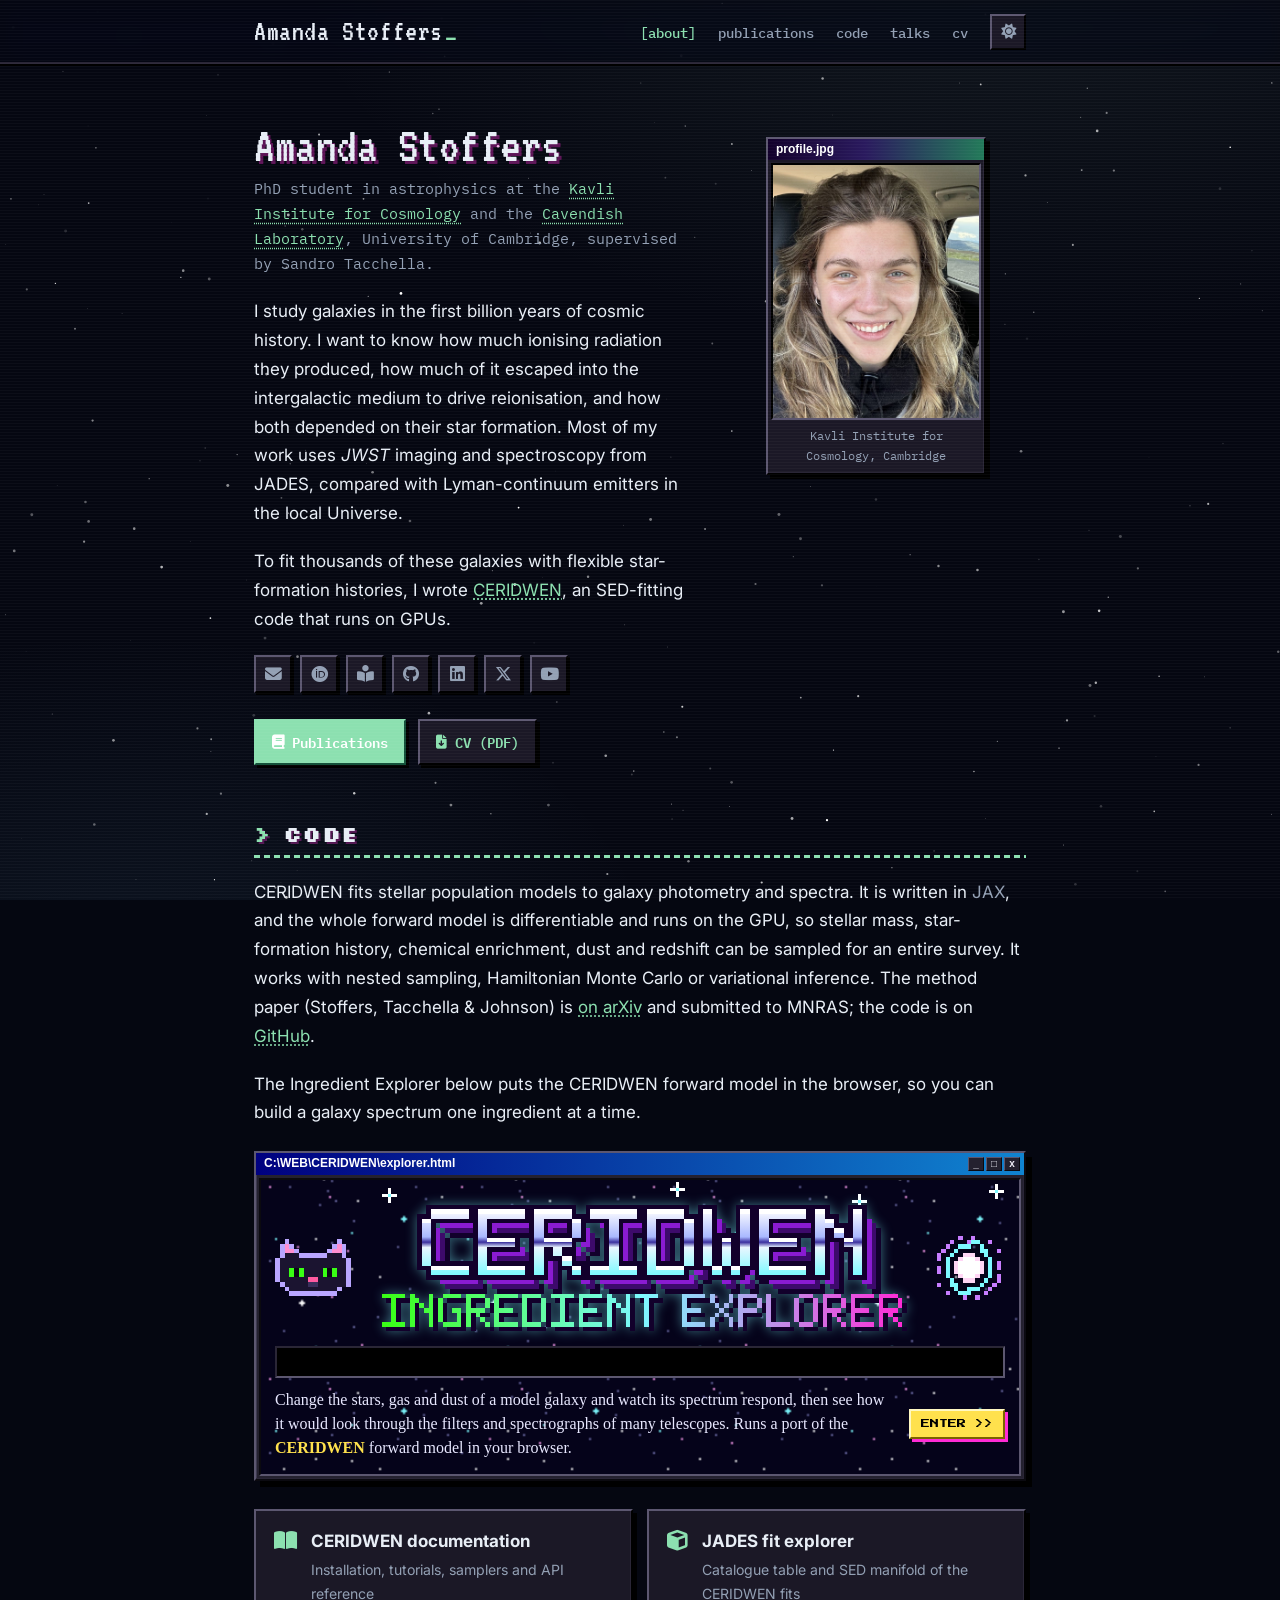
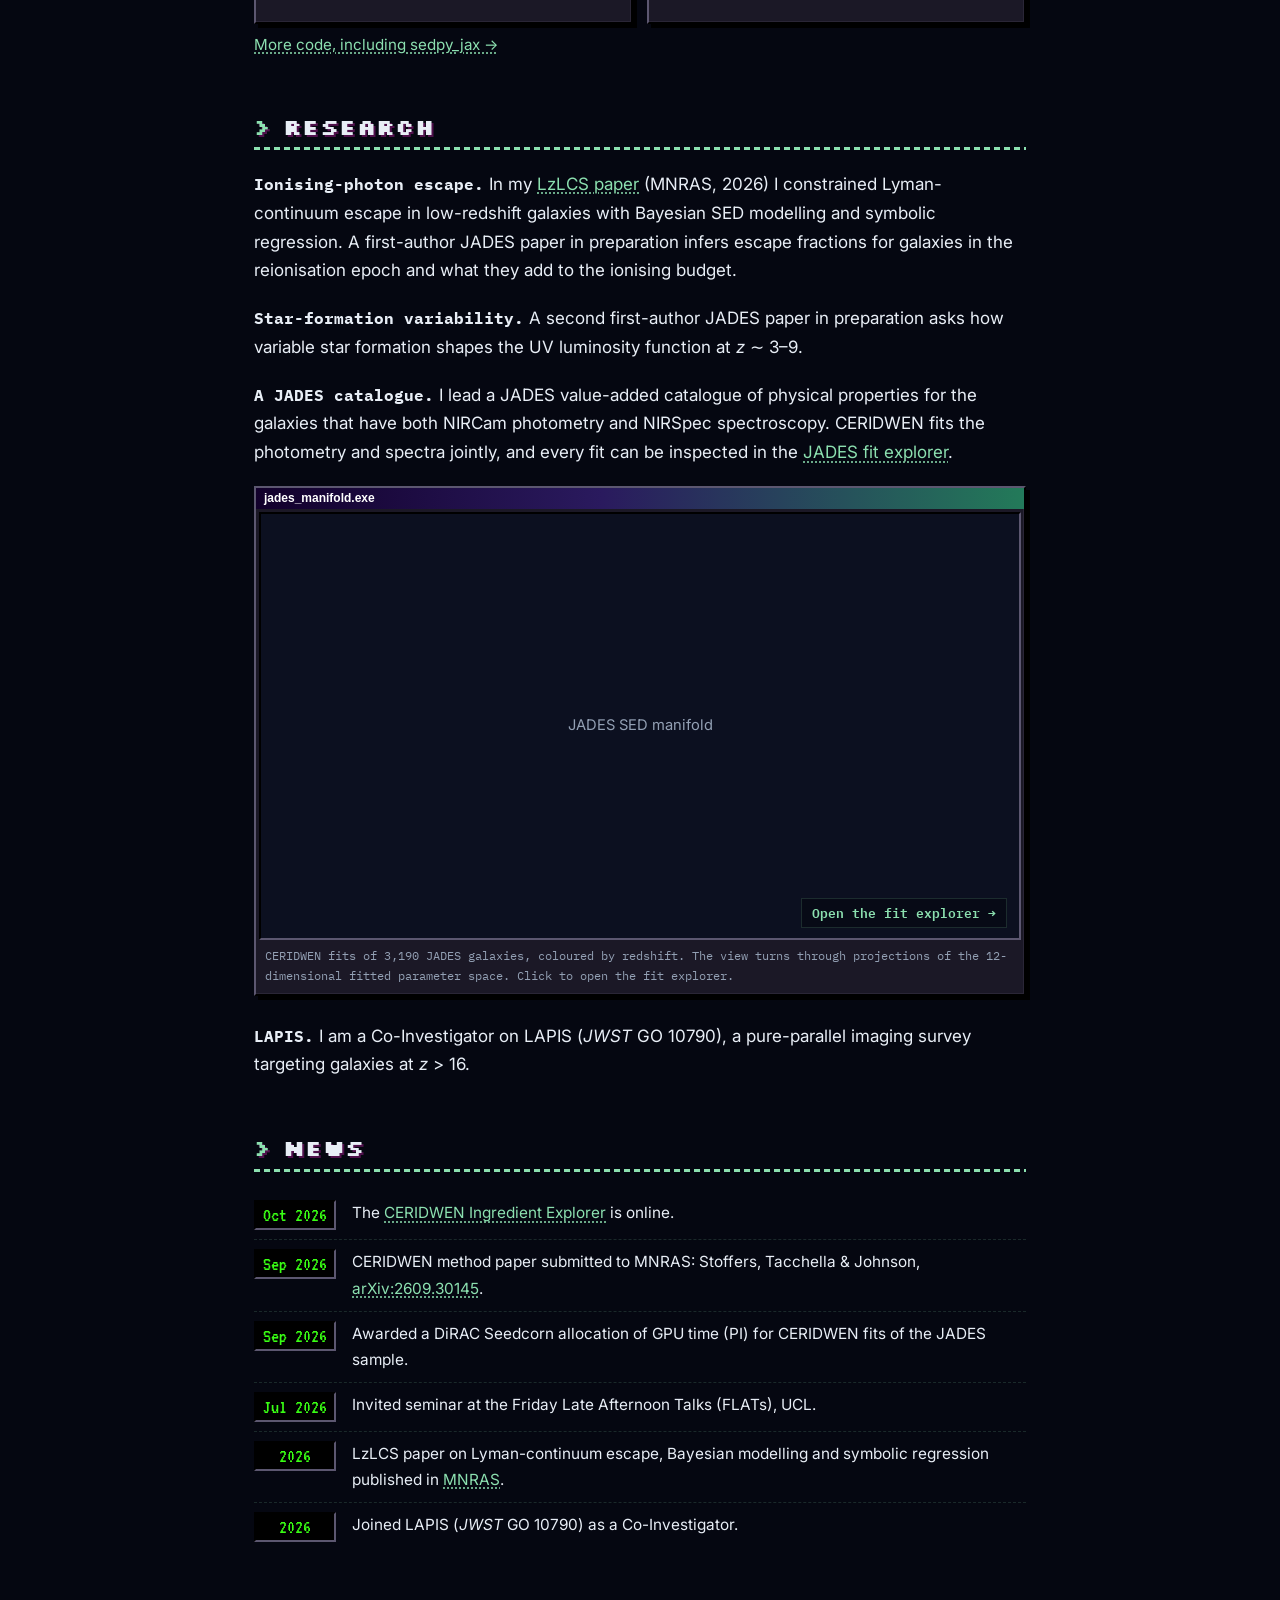
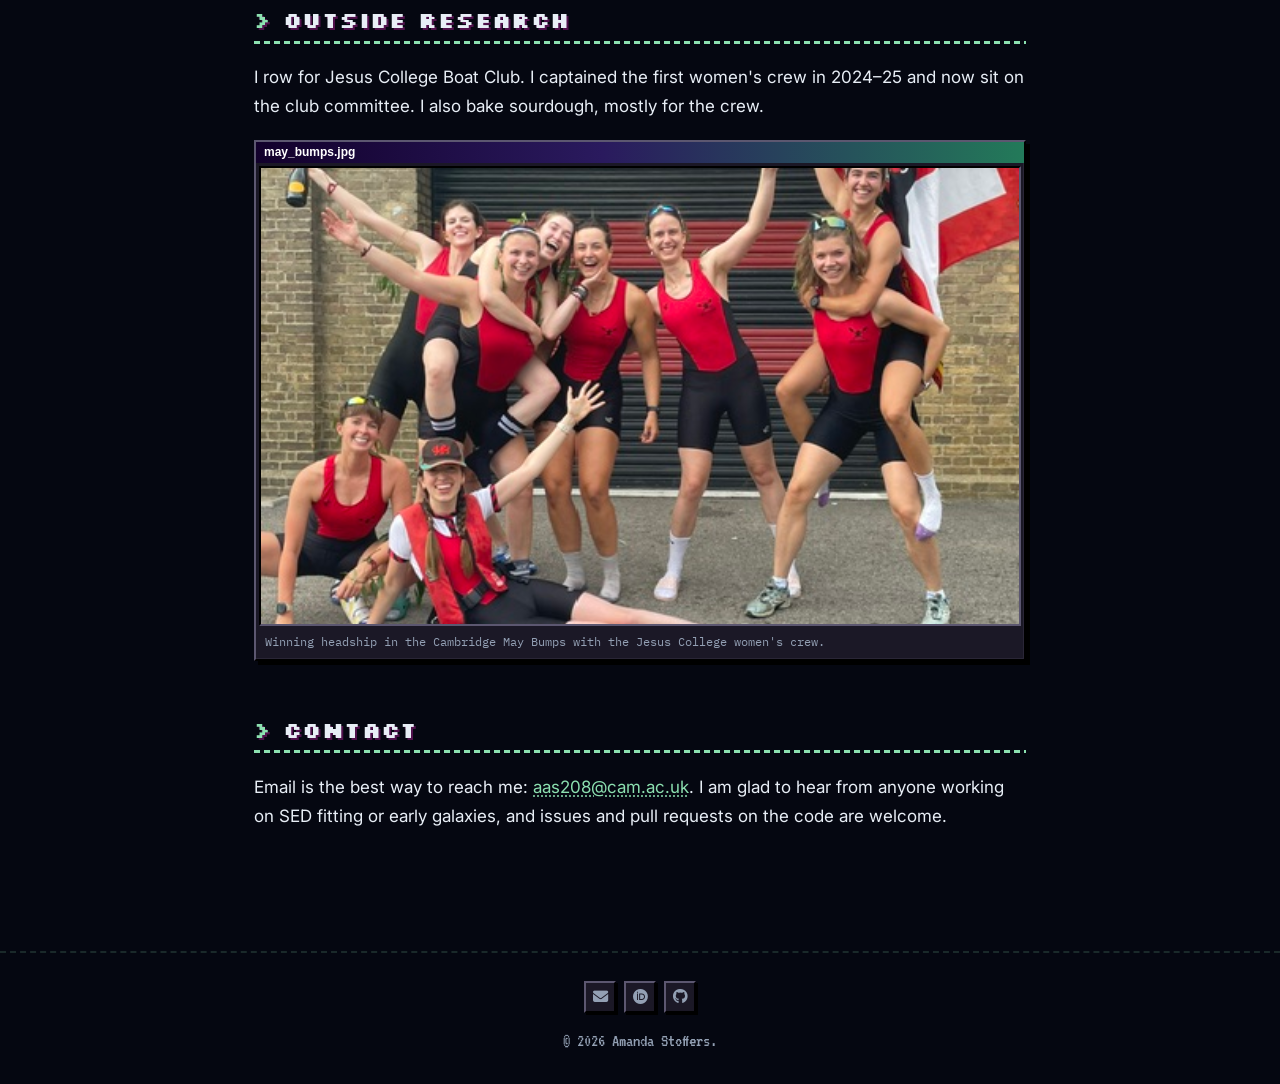
==== commit 8eea226c: "Version tags on CSS/JS links" ====
--- a/index.html
+++ b/index.html
@@ -50,9 +50,9 @@
   <link rel="preconnect" href="https://fonts.gstatic.com" crossorigin>
   <link href="https://fonts.googleapis.com/css2?family=Inter:wght@400;500;600;700;800&family=IBM+Plex+Mono:wght@400;600&family=Silkscreen:wght@400;700&family=Press+Start+2P&family=VT323&display=swap" rel="stylesheet">
   <link rel="stylesheet" href="https://cdnjs.cloudflare.com/ajax/libs/font-awesome/6.5.2/css/all.min.css">
-  <link rel="stylesheet" href="assets/css/main.css">
-  <link rel="stylesheet" href="assets/css/retro-touch.css">
-  <script src="assets/js/main.js"></script>
+  <link rel="stylesheet" href="assets/css/main.css?v=20261011b">
+  <link rel="stylesheet" href="assets/css/retro-touch.css?v=20261011b">
+  <script src="assets/js/main.js?v=20261011b"></script>
 </head>
 <body>
 
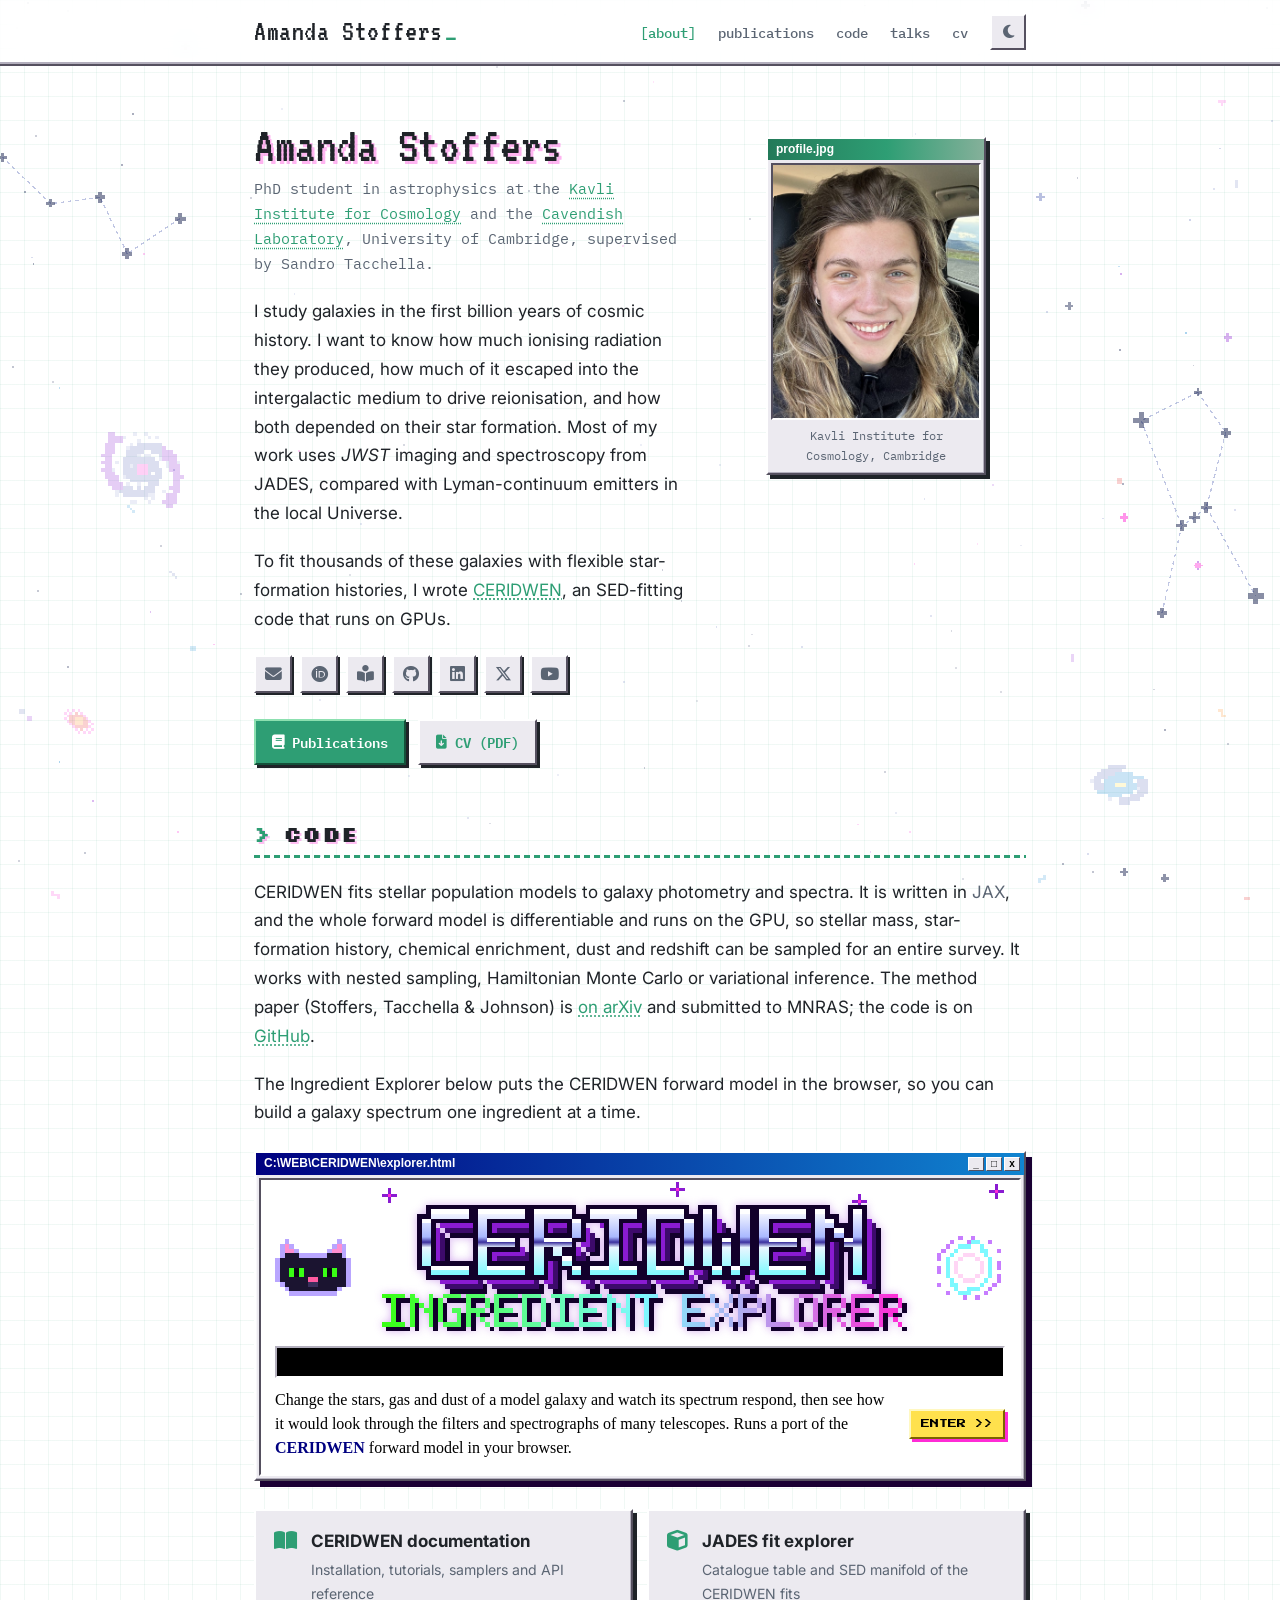
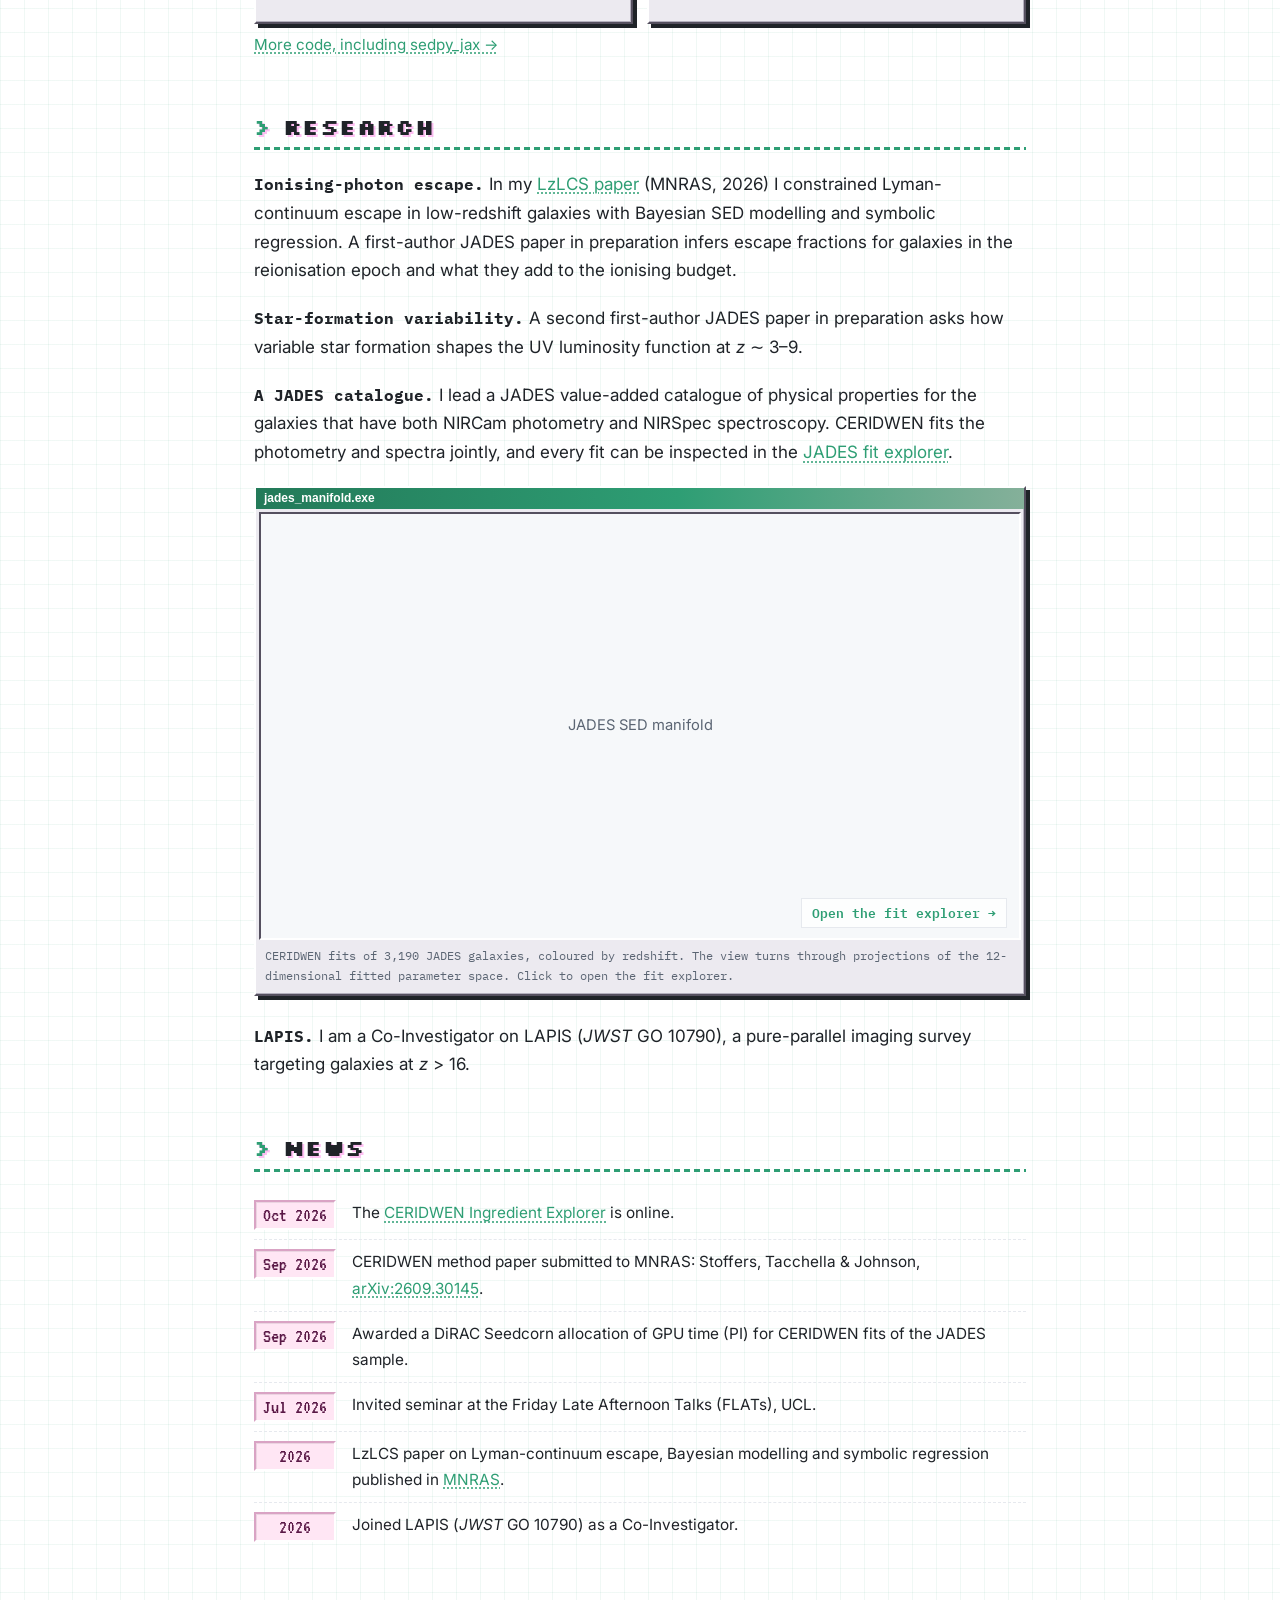
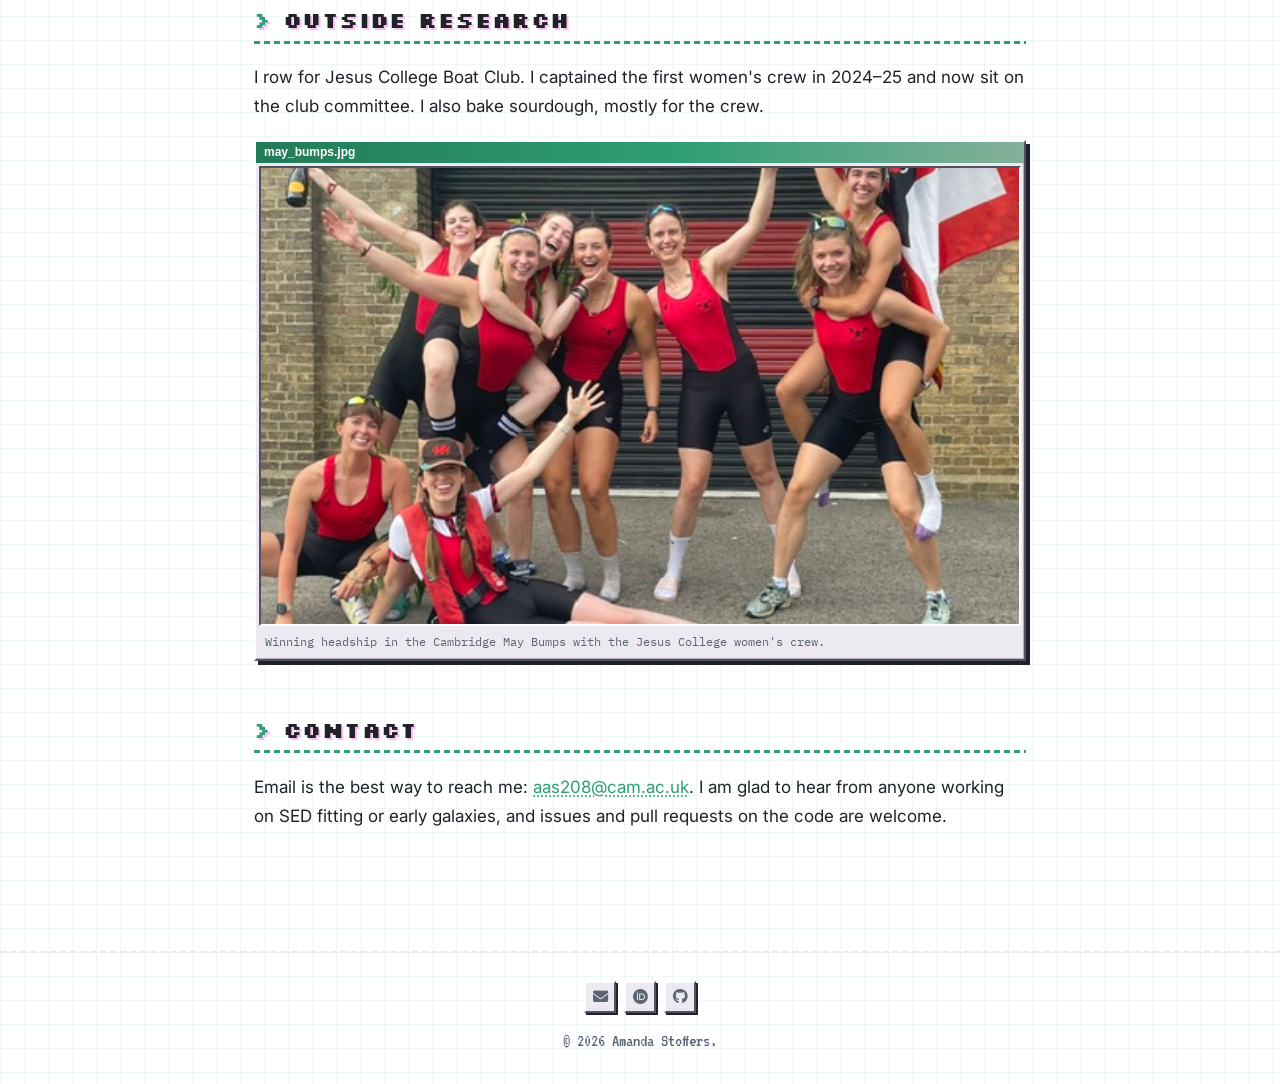
==== commit 86c14ea6: "Theme follows system setting, button overrides" ====
--- a/index.html
+++ b/index.html
@@ -50,9 +50,9 @@
   <link rel="preconnect" href="https://fonts.gstatic.com" crossorigin>
   <link href="https://fonts.googleapis.com/css2?family=Inter:wght@400;500;600;700;800&family=IBM+Plex+Mono:wght@400;600&family=Silkscreen:wght@400;700&family=Press+Start+2P&family=VT323&display=swap" rel="stylesheet">
   <link rel="stylesheet" href="https://cdnjs.cloudflare.com/ajax/libs/font-awesome/6.5.2/css/all.min.css">
-  <link rel="stylesheet" href="assets/css/main.css?v=20261011b">
-  <link rel="stylesheet" href="assets/css/retro-touch.css?v=20261011b">
-  <script src="assets/js/main.js?v=20261011b"></script>
+  <link rel="stylesheet" href="assets/css/main.css?v=20261011c">
+  <link rel="stylesheet" href="assets/css/retro-touch.css?v=20261011c">
+  <script src="assets/js/main.js?v=20261011c"></script>
 </head>
 <body>
 
